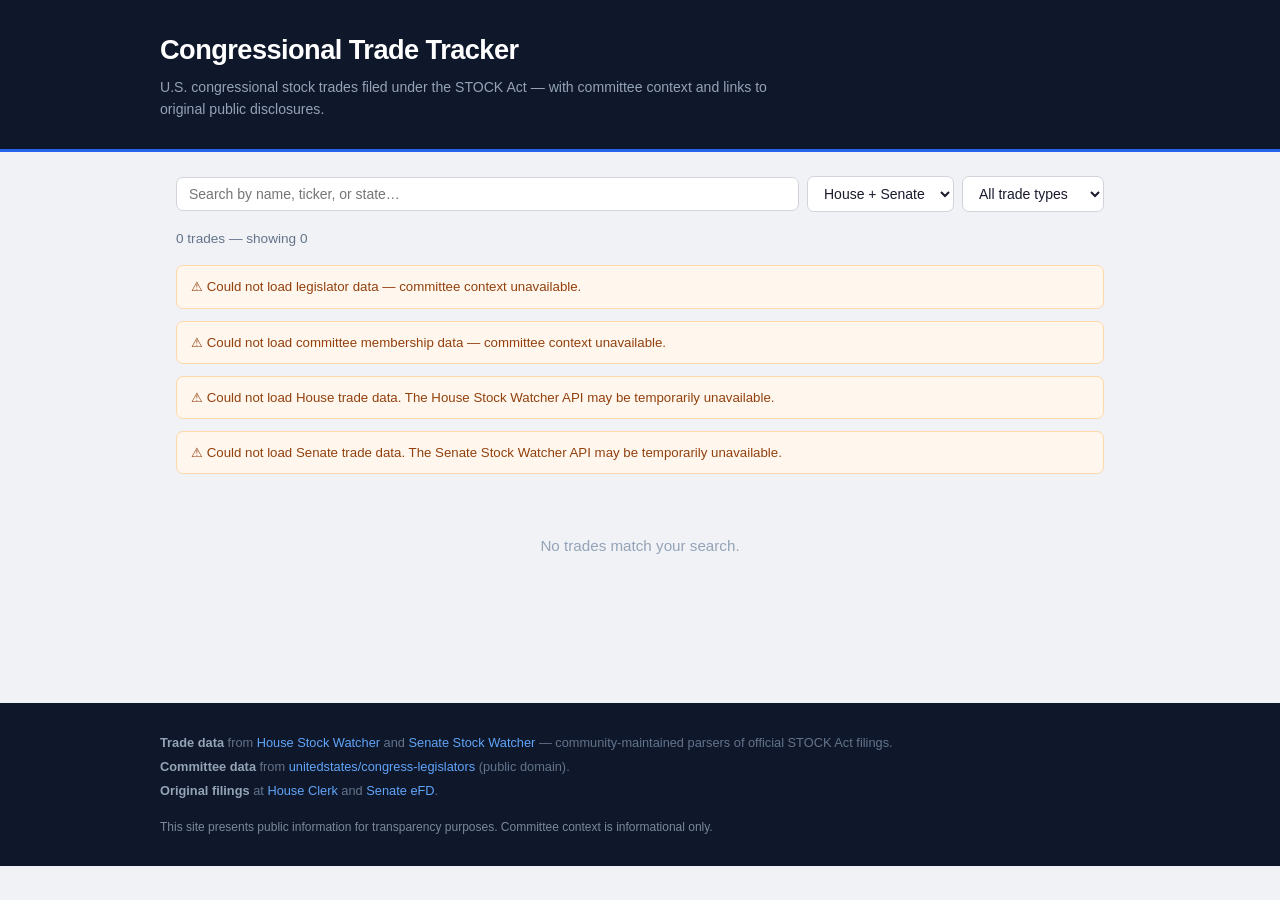
==== index.html @ aacd1cdf "Initial commit: congressional trade tracker (Phase 1)" ====
<!DOCTYPE html>
<html lang="en">
<head>
  <meta charset="UTF-8">
  <meta name="viewport" content="width=device-width, initial-scale=1.0">
  <title>Congressional Trade Tracker</title>
  <link rel="stylesheet" href="styles.css">
</head>
<body>

  <!--
    WHAT THIS FILE IS:
    index.html is the skeleton of the page. It defines what exists on the page
    (headings, buttons, containers) but not how it looks (that's styles.css)
    or how it behaves (that's script.js).
  -->

  <header class="site-header">
    <div class="header-inner">
      <h1>Congressional Trade Tracker</h1>
      <p class="tagline">
        U.S. congressional stock trades filed under the STOCK Act —
        with committee context and links to original public disclosures.
      </p>
    </div>
  </header>

  <main class="main-content">

    <!-- Search and filter bar -->
    <div class="controls">
      <input
        type="text"
        id="search-input"
        placeholder="Search by name, ticker, or state…"
        aria-label="Search trades"
      >
      <select id="chamber-filter" aria-label="Filter by chamber">
        <option value="all">House + Senate</option>
        <option value="House">House only</option>
        <option value="Senate">Senate only</option>
      </select>
      <select id="type-filter" aria-label="Filter by trade type">
        <option value="all">All trade types</option>
        <option value="buy">Purchases only</option>
        <option value="sell">Sales only</option>
      </select>
      <button id="load-more" class="btn-load-more" style="display:none">
        Load more trades
      </button>
    </div>

    <!-- Status line: shows "Loading…" then trade count or errors -->
    <p id="status-message" class="status">Loading trades and committee data…</p>

    <!-- script.js injects trade cards into this div -->
    <div id="trades-container"></div>

    <!-- "Load more" button appears below the cards when there are more to show -->
    <div id="load-more-wrap" style="display:none; text-align:center; margin:24px 0">
      <button id="load-more-btn" class="btn-load-more">Load more trades ↓</button>
    </div>

  </main>

  <footer class="site-footer">
    <div class="footer-inner">
      <p><strong>Trade data</strong> from
        <a href="https://housestockwatcher.com" target="_blank" rel="noopener">House Stock Watcher</a>
        and
        <a href="https://senatestockwatcher.com" target="_blank" rel="noopener">Senate Stock Watcher</a>
        — community-maintained parsers of official STOCK Act filings.
      </p>
      <p><strong>Committee data</strong> from
        <a href="https://github.com/unitedstates/congress-legislators" target="_blank" rel="noopener">unitedstates/congress-legislators</a>
        (public domain).
      </p>
      <p><strong>Original filings</strong> at
        <a href="https://disclosures-clerk.house.gov" target="_blank" rel="noopener">House Clerk</a>
        and
        <a href="https://efts.senate.gov" target="_blank" rel="noopener">Senate eFD</a>.
      </p>
      <p style="margin-top:12px; color:#7a8a9a; font-size:0.75rem">
        This site presents public information for transparency purposes. Committee context is informational only.
      </p>
    </div>
  </footer>

  <!--
    script.js loads at the bottom so that the HTML above is already loaded
    into the browser before JavaScript tries to interact with it.
  -->
  <script src="script.js"></script>

</body>
</html>
---- styles.css ----
/*
  WHAT THIS FILE IS:
  CSS controls how the page looks — colors, fonts, spacing, layout.
  HTML says "there is a card here"; CSS says "the card is white with rounded corners."

  This file is organized in sections (Base → Header → Controls → Cards → Footer).
  The /* ... *\/ blocks are comments — the browser ignores them, they're just notes.
*/

/* ============================================================
   Base styles — applied to the whole page
   ============================================================ */

/* box-sizing: border-box makes sizing more predictable.
   margin/padding: 0 removes browser default spacing. */
*, *::before, *::after {
  box-sizing: border-box;
  margin: 0;
  padding: 0;
}

body {
  font-family: -apple-system, BlinkMacSystemFont, 'Segoe UI', Roboto, sans-serif;
  font-size: 15px;
  line-height: 1.6;
  color: #1a1a2e;
  background: #f0f2f5;
}

a {
  color: #2563eb;
  text-decoration: none;
}

a:hover {
  text-decoration: underline;
}

/* ============================================================
   Site header
   ============================================================ */

.site-header {
  background: #0f172a;
  color: #fff;
  padding: 28px 24px;
  border-bottom: 3px solid #2563eb;
}

.header-inner {
  max-width: 960px;
  margin: 0 auto;
}

.site-header h1 {
  font-size: 1.7rem;
  font-weight: 700;
  letter-spacing: -0.02em;
  margin-bottom: 4px;
}

.tagline {
  color: #94a3b8;
  font-size: 0.88rem;
  max-width: 640px;
}

/* ============================================================
   Main content area
   ============================================================ */

.main-content {
  max-width: 960px;
  margin: 0 auto;
  padding: 24px 16px 48px;
}

/* ============================================================
   Search / Filter controls
   ============================================================ */

.controls {
  display: flex;
  flex-wrap: wrap;
  gap: 8px;
  margin-bottom: 16px;
  align-items: center;
}

.controls input,
.controls select {
  padding: 8px 12px;
  border: 1px solid #d1d5db;
  border-radius: 7px;
  font-size: 14px;
  background: #fff;
  color: #1a1a2e;
  outline: none;
  transition: border-color 0.15s;
}

.controls input:focus,
.controls select:focus {
  border-color: #2563eb;
  box-shadow: 0 0 0 3px rgba(37,99,235,0.12);
}

.controls input {
  flex: 1;
  min-width: 200px;
}

/* ============================================================
   Status line
   ============================================================ */

.status {
  color: #64748b;
  font-size: 0.85rem;
  margin-bottom: 16px;
}

/* ============================================================
   Trade cards
   ============================================================ */

.trade-card {
  background: #fff;
  border: 1px solid #e2e8f0;
  border-radius: 10px;
  margin-bottom: 10px;
  overflow: hidden;
  transition: box-shadow 0.15s ease;
}

.trade-card:hover {
  box-shadow: 0 2px 16px rgba(0,0,0,0.07);
}

/* ── Card top row: badge + ticker + name ── */

.card-header {
  display: flex;
  align-items: center;
  flex-wrap: wrap;
  gap: 8px;
  padding: 13px 16px 8px;
}

/* Buy/Sell/Exchange badge */
.badge {
  font-size: 0.68rem;
  font-weight: 700;
  text-transform: uppercase;
  letter-spacing: 0.06em;
  padding: 3px 7px;
  border-radius: 4px;
  white-space: nowrap;
}

.badge-buy      { background: #dcfce7; color: #15803d; }
.badge-sell     { background: #fee2e2; color: #b91c1c; }
.badge-exchange { background: #fef9c3; color: #92400e; }
.badge-other    { background: #f1f5f9; color: #475569; }

/* Stock ticker symbol */
.ticker {
  font-size: 1rem;
  font-weight: 700;
  font-family: 'Courier New', Courier, monospace;
  color: #0f172a;
  min-width: 48px;
}

/* Member name */
.member-name {
  font-weight: 600;
  color: #0f172a;
}

/* State / district */
.member-meta {
  font-size: 0.8rem;
  color: #64748b;
}

/* House / Senate tag */
.chamber-tag {
  font-size: 0.68rem;
  font-weight: 700;
  letter-spacing: 0.04em;
  padding: 2px 6px;
  border-radius: 4px;
  background: #ede9fe;
  color: #5b21b6;
  margin-left: auto;
}

/* ── Second row: amount + dates ── */

.card-details {
  padding: 0 16px 8px;
  font-size: 0.83rem;
  color: #475569;
  display: flex;
  flex-wrap: wrap;
  gap: 14px;
}

/* "data-label" trick: the CSS inserts the label text automatically */
.card-details span::before {
  content: attr(data-label) ': ';
  color: #94a3b8;
  font-weight: 500;
}

/* ── Asset description ── */

.asset-desc {
  padding: 0 16px 10px;
  font-size: 0.81rem;
  color: #64748b;
  font-style: italic;
}

/* ── Expand/collapse "Context & Source" button ── */

.context-toggle {
  width: 100%;
  background: none;
  border: none;
  border-top: 1px solid #f1f5f9;
  padding: 8px 16px;
  text-align: left;
  cursor: pointer;
  font-size: 0.8rem;
  color: #2563eb;
  display: flex;
  align-items: center;
  gap: 6px;
  font-family: inherit;
}

.context-toggle:hover {
  background: #f8fafc;
}

/* Arrow icon rotates when panel opens */
.toggle-arrow {
  display: inline-block;
  font-size: 0.65rem;
  transition: transform 0.2s ease;
  color: #94a3b8;
}

.context-toggle.open .toggle-arrow {
  transform: rotate(180deg);
}

/* ── Context panel (hidden by default, shown when user clicks button) ── */

.context-panel {
  display: none;
  padding: 14px 16px 16px;
  border-top: 1px solid #f1f5f9;
  background: #f8fafc;
  font-size: 0.84rem;
}

.context-panel.visible {
  display: block;
}

.context-section {
  margin-bottom: 14px;
}

.context-section:last-child {
  margin-bottom: 0;
}

.context-label {
  font-weight: 600;
  color: #374151;
  font-size: 0.78rem;
  text-transform: uppercase;
  letter-spacing: 0.05em;
  margin-bottom: 6px;
}

/* Committee list */
.committee-list {
  list-style: none;
  padding: 0;
}

.committee-list li {
  padding: 3px 0;
  color: #4b5563;
  font-size: 0.83rem;
  padding-left: 12px;
  position: relative;
}

.committee-list li::before {
  content: '•';
  color: #cbd5e1;
  position: absolute;
  left: 0;
}

/* Source filing link button */
.source-link {
  display: inline-flex;
  align-items: center;
  gap: 5px;
  padding: 6px 12px;
  background: #eff6ff;
  border: 1px solid #bfdbfe;
  border-radius: 6px;
  color: #1d4ed8;
  font-size: 0.82rem;
  font-weight: 500;
  transition: background 0.15s;
}

.source-link:hover {
  background: #dbeafe;
  text-decoration: none;
}

/* ── No results message ── */

.no-results {
  text-align: center;
  color: #94a3b8;
  padding: 48px 0;
  font-size: 0.95rem;
}

/* ── Load more button ── */

.btn-load-more {
  padding: 9px 20px;
  background: #fff;
  border: 1px solid #d1d5db;
  border-radius: 7px;
  cursor: pointer;
  font-size: 0.88rem;
  color: #374151;
  font-family: inherit;
  transition: background 0.15s, border-color 0.15s;
}

.btn-load-more:hover {
  background: #f9fafb;
  border-color: #9ca3af;
}

/* ── Error notice (shows if a data source fails) ── */

.error-notice {
  background: #fff7ed;
  border: 1px solid #fed7aa;
  border-radius: 7px;
  padding: 10px 14px;
  font-size: 0.83rem;
  color: #92400e;
  margin-bottom: 12px;
}

/* ============================================================
   Footer
   ============================================================ */

.site-footer {
  background: #0f172a;
  color: #64748b;
  padding: 28px 24px;
  margin-top: 48px;
  font-size: 0.8rem;
  line-height: 1.9;
}

.footer-inner {
  max-width: 960px;
  margin: 0 auto;
}

.site-footer a {
  color: #60a5fa;
}

.site-footer strong {
  color: #94a3b8;
}

/* ============================================================
   Responsive (smaller screens)
   ============================================================ */

@media (max-width: 600px) {
  .site-header h1 { font-size: 1.3rem; }
  .card-header { gap: 6px; }
  .chamber-tag { margin-left: 0; }
}
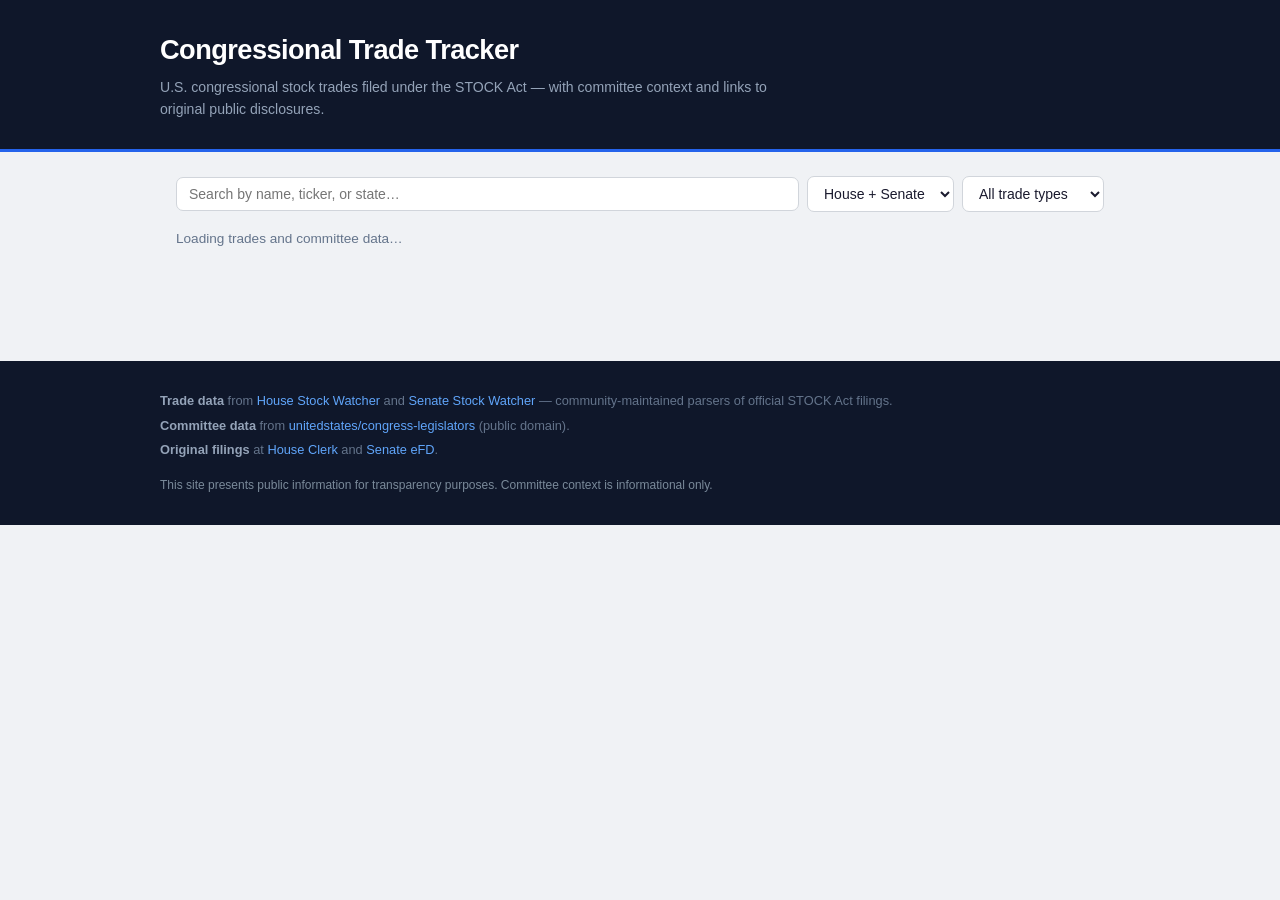
==== commit cdf95302: "Fix data sources: switch to FMP stable API, fix committee URLs, add API key config" ====
--- a/index.html
+++ b/index.html
@@ -90,6 +90,8 @@
     script.js loads at the bottom so that the HTML above is already loaded
     into the browser before JavaScript tries to interact with it.
   -->
+  <!-- config.js holds your FMP API key. It is gitignored — see config.example.js -->
+  <script src="config.js"></script>
   <script src="script.js"></script>
 
 </body>
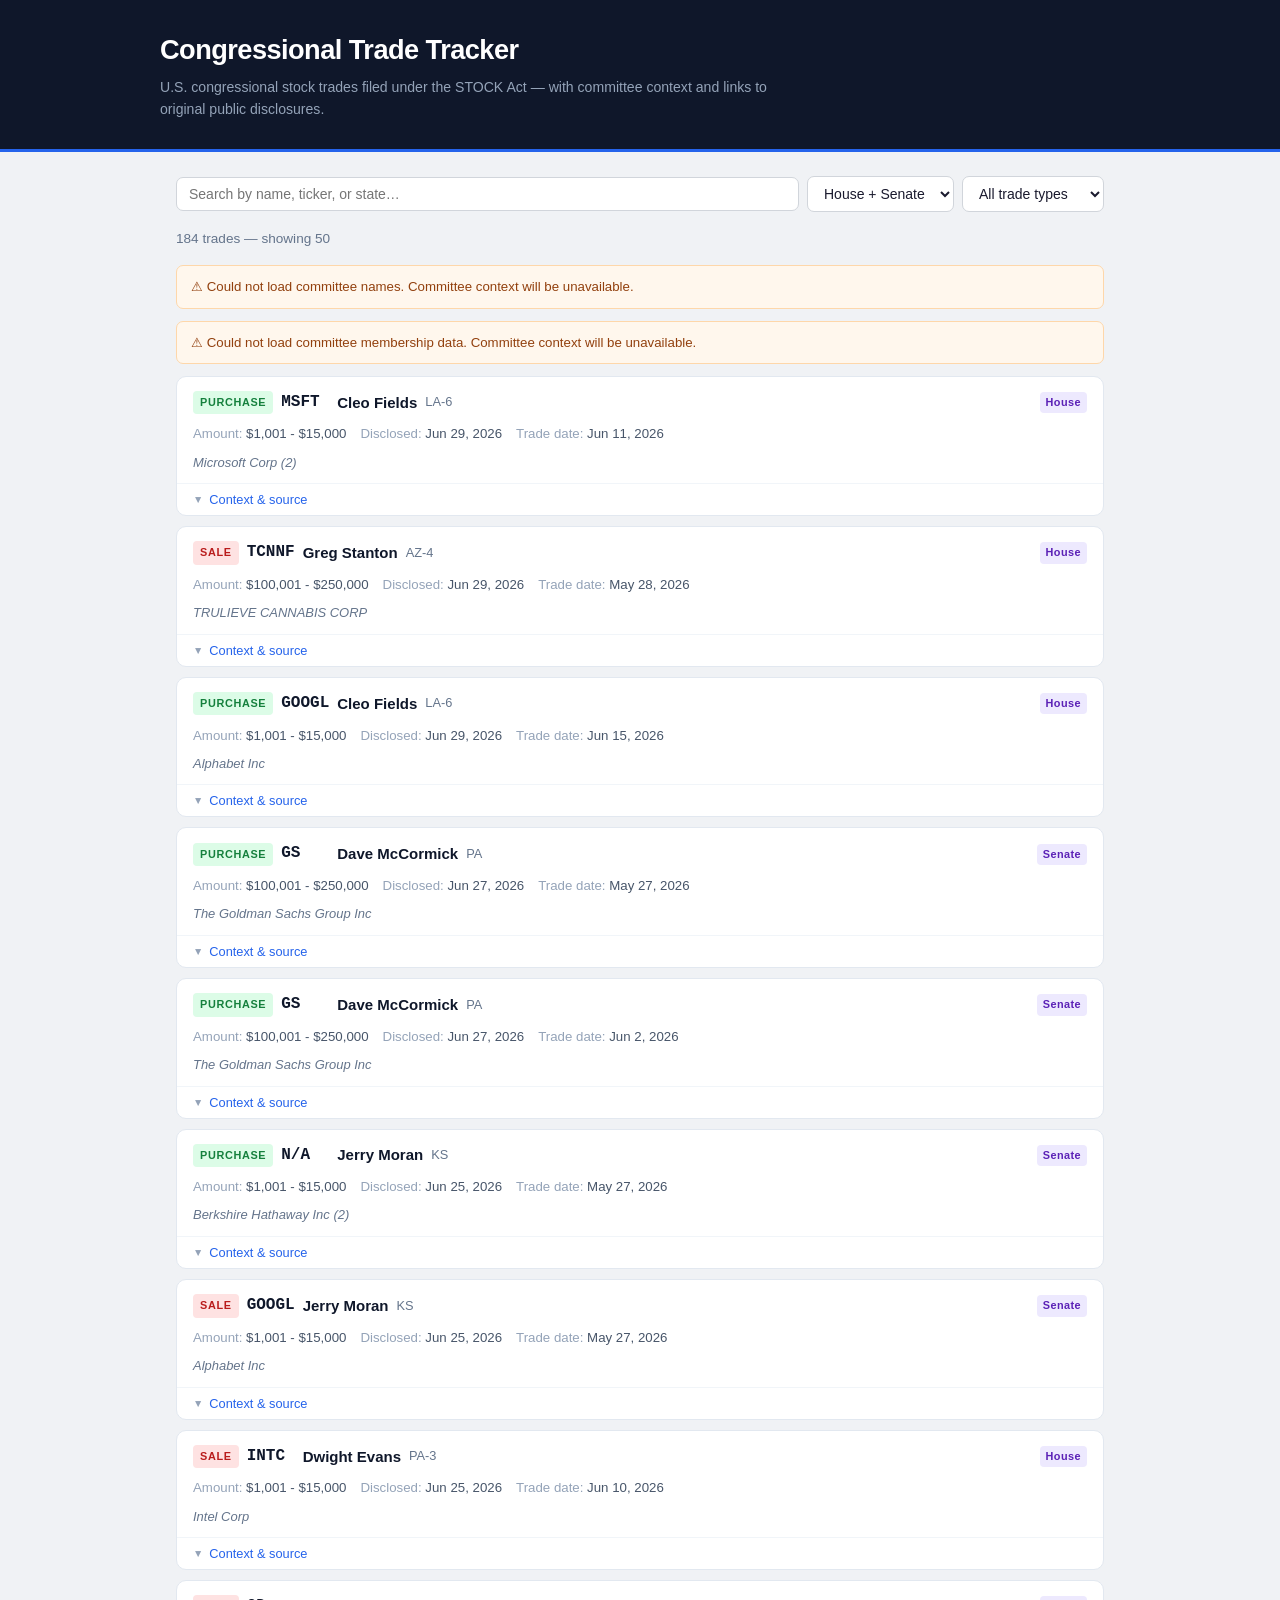
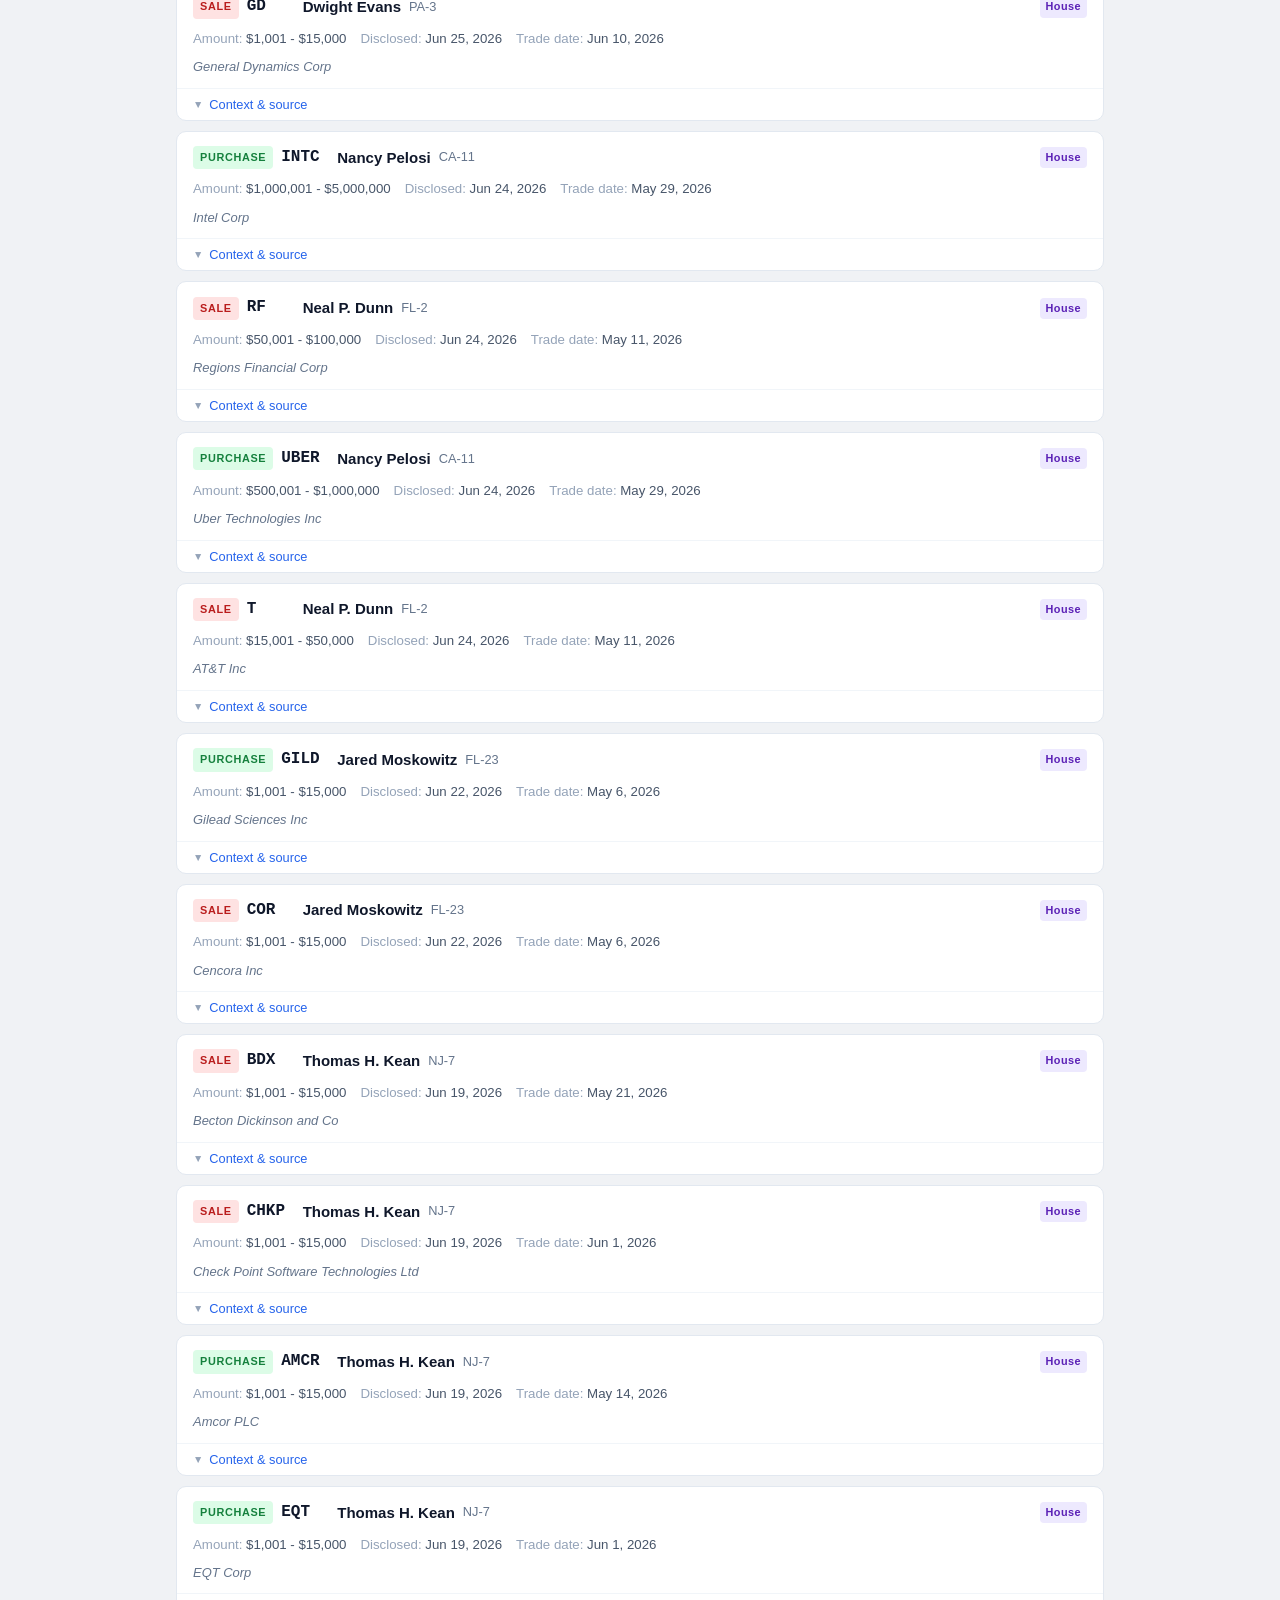
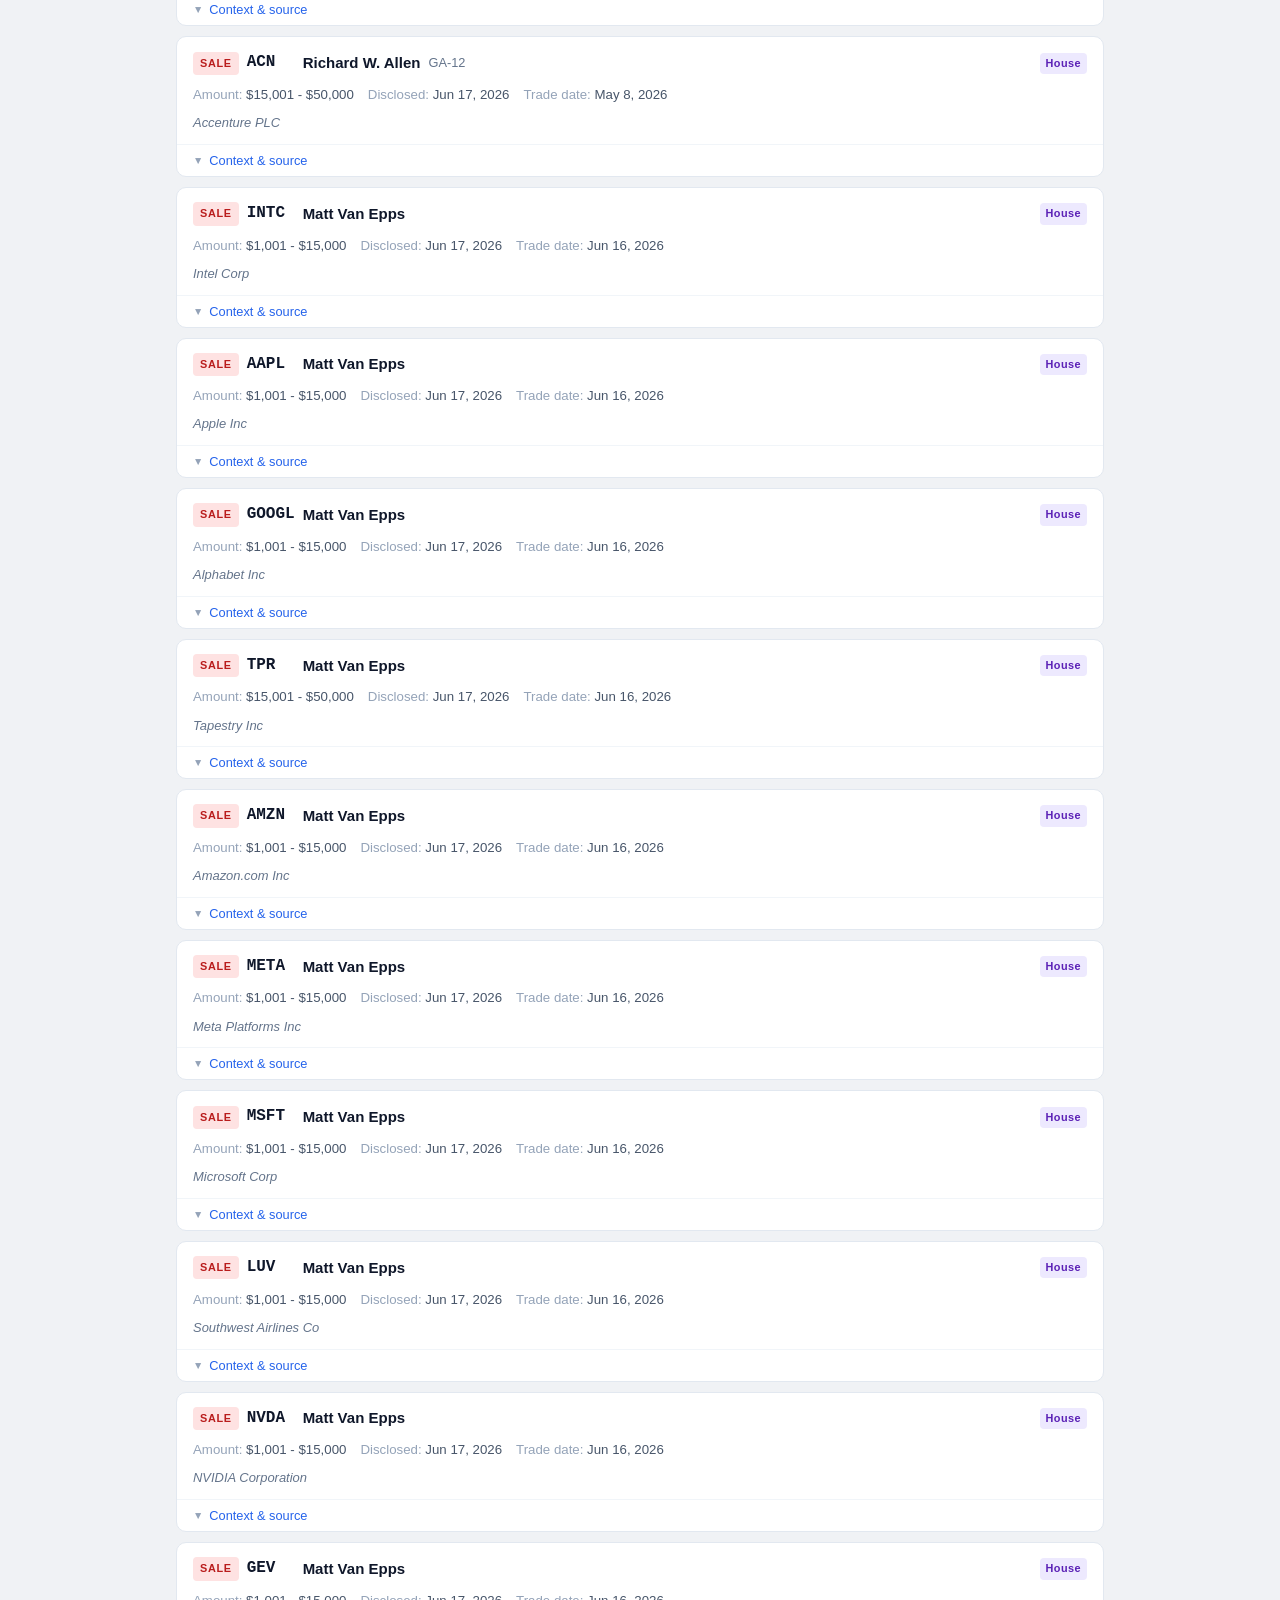
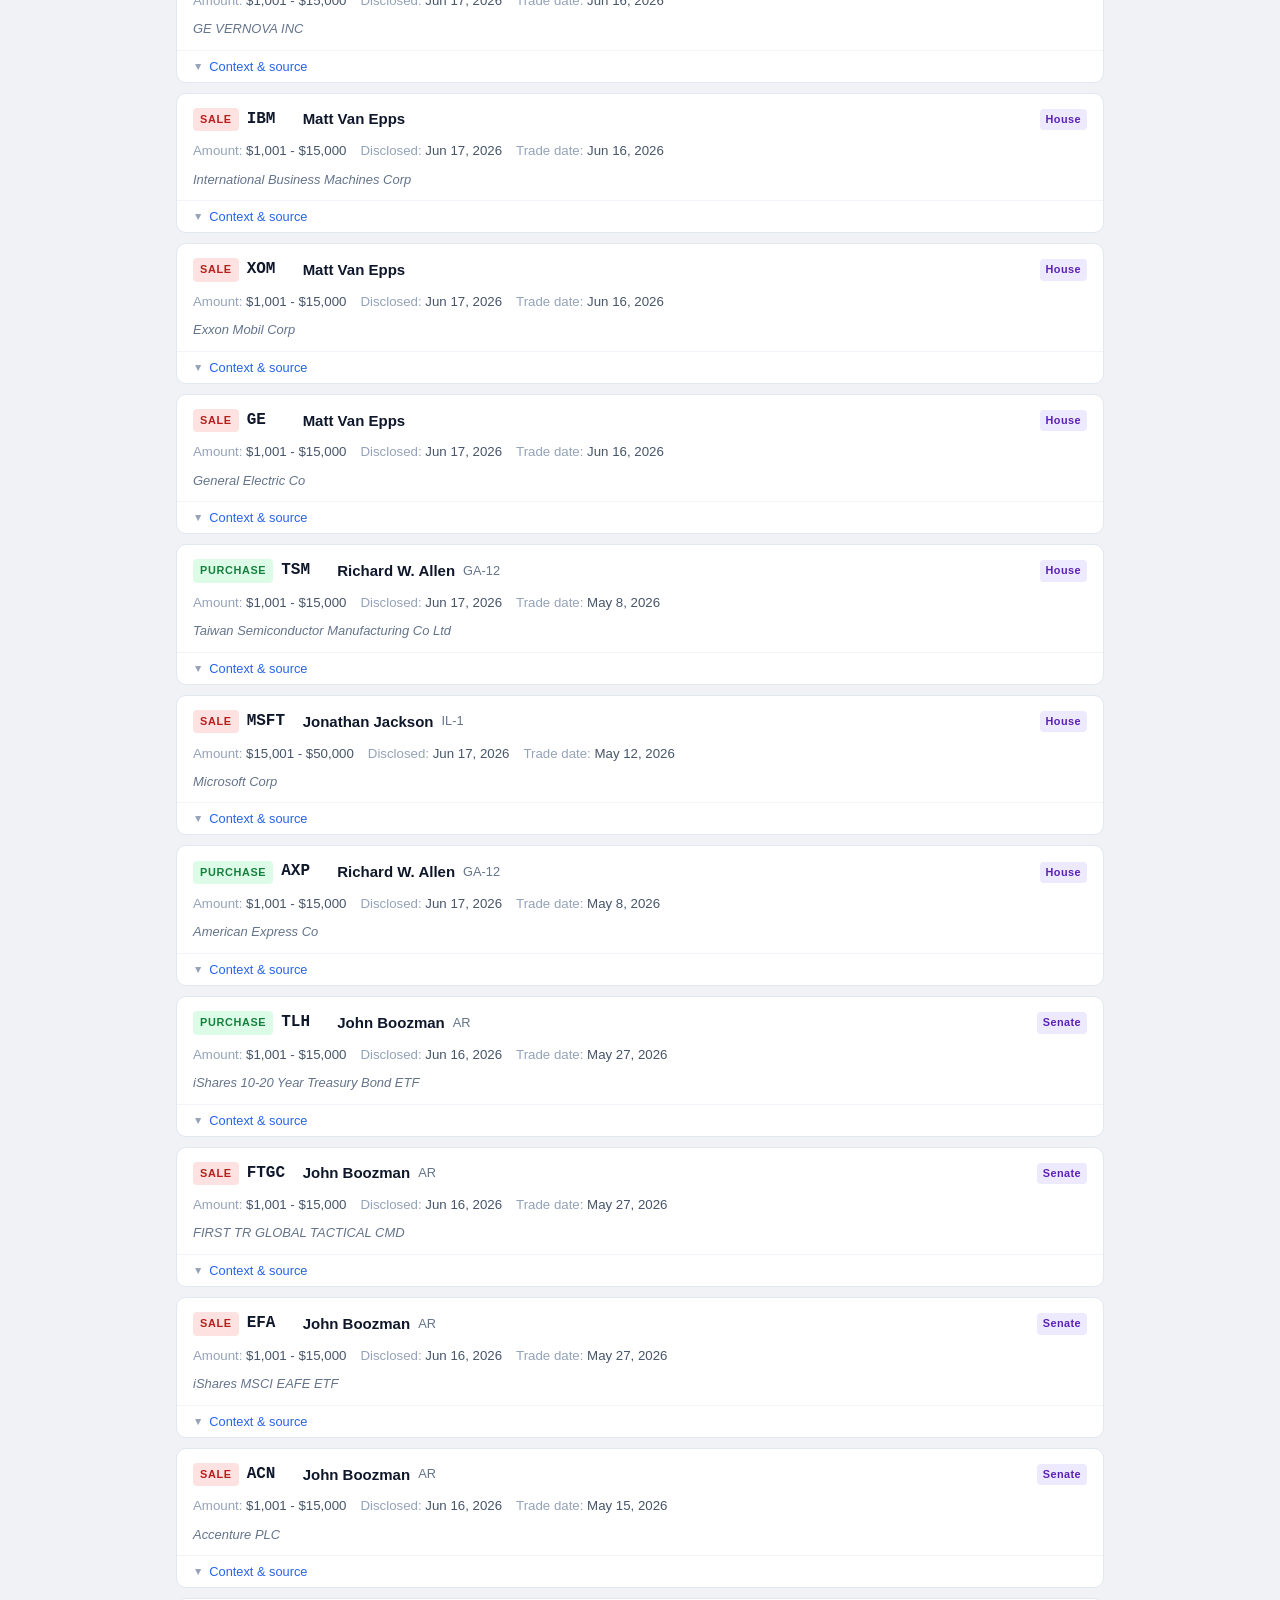
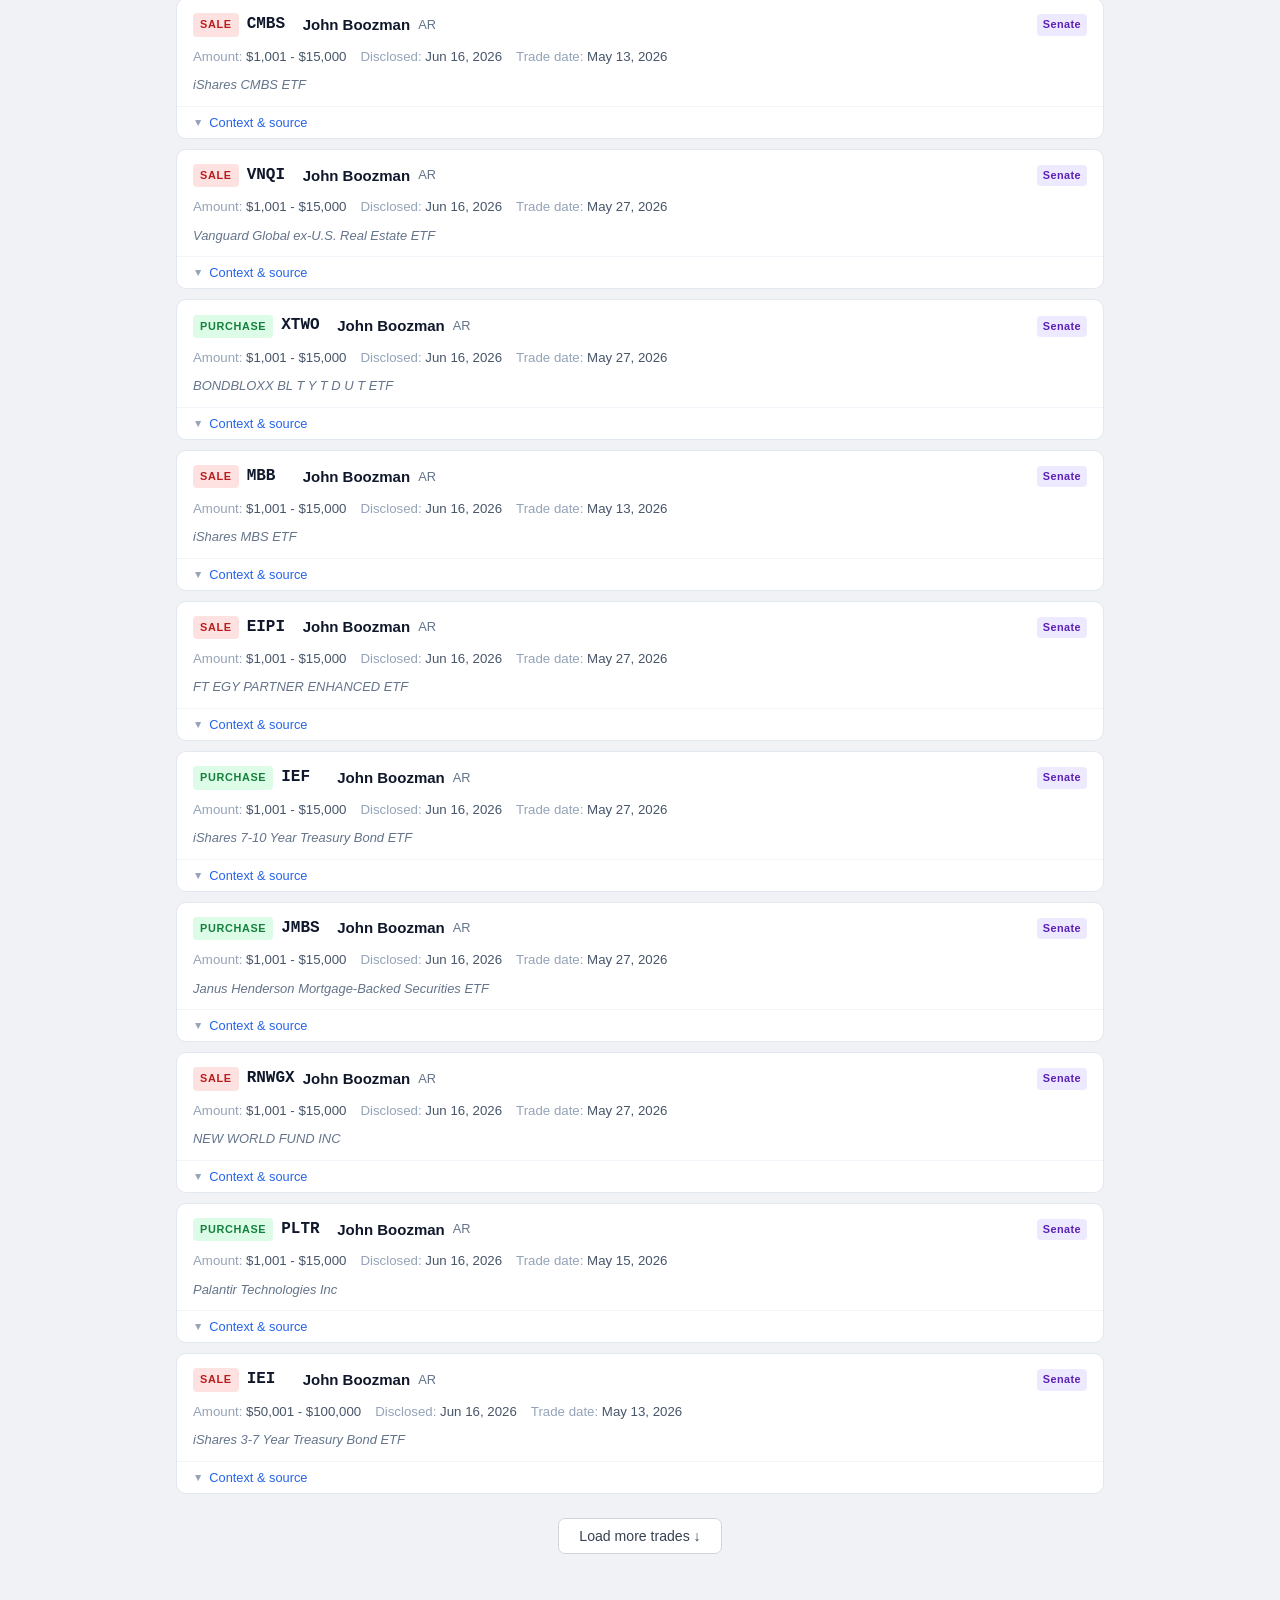
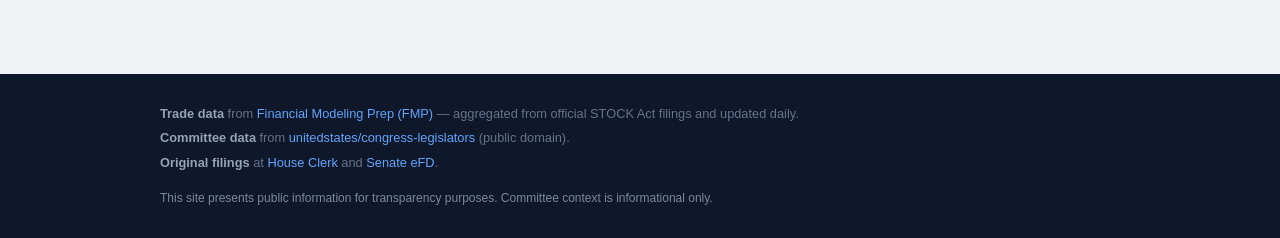
==== commit 8f491786: "feat: add trade cache system (Phase 1 & 2) - scripts/update-cache.mjs: daily FMP fetch + dedup into " ====
--- a/index.html
+++ b/index.html
@@ -66,10 +66,8 @@
   <footer class="site-footer">
     <div class="footer-inner">
       <p><strong>Trade data</strong> from
-        <a href="https://housestockwatcher.com" target="_blank" rel="noopener">House Stock Watcher</a>
-        and
-        <a href="https://senatestockwatcher.com" target="_blank" rel="noopener">Senate Stock Watcher</a>
-        — community-maintained parsers of official STOCK Act filings.
+        <a href="https://financialmodelingprep.com" target="_blank" rel="noopener">Financial Modeling Prep (FMP)</a>
+        — aggregated from official STOCK Act filings and updated daily.
       </p>
       <p><strong>Committee data</strong> from
         <a href="https://github.com/unitedstates/congress-legislators" target="_blank" rel="noopener">unitedstates/congress-legislators</a>
@@ -90,8 +88,6 @@
     script.js loads at the bottom so that the HTML above is already loaded
     into the browser before JavaScript tries to interact with it.
   -->
-  <!-- config.js holds your FMP API key. It is gitignored — see config.example.js -->
-  <script src="config.js"></script>
   <script src="script.js"></script>
 
 </body>
--- a/styles.css
+++ b/styles.css
@@ -309,6 +309,13 @@
   left: 0;
 }
 
+.committee-desc {
+  font-size: 0.73rem;
+  color: #94a3b8;
+  margin-top: 2px;
+  line-height: 1.4;
+}
+
 /* Source filing link button */
 .source-link {
   display: inline-flex;
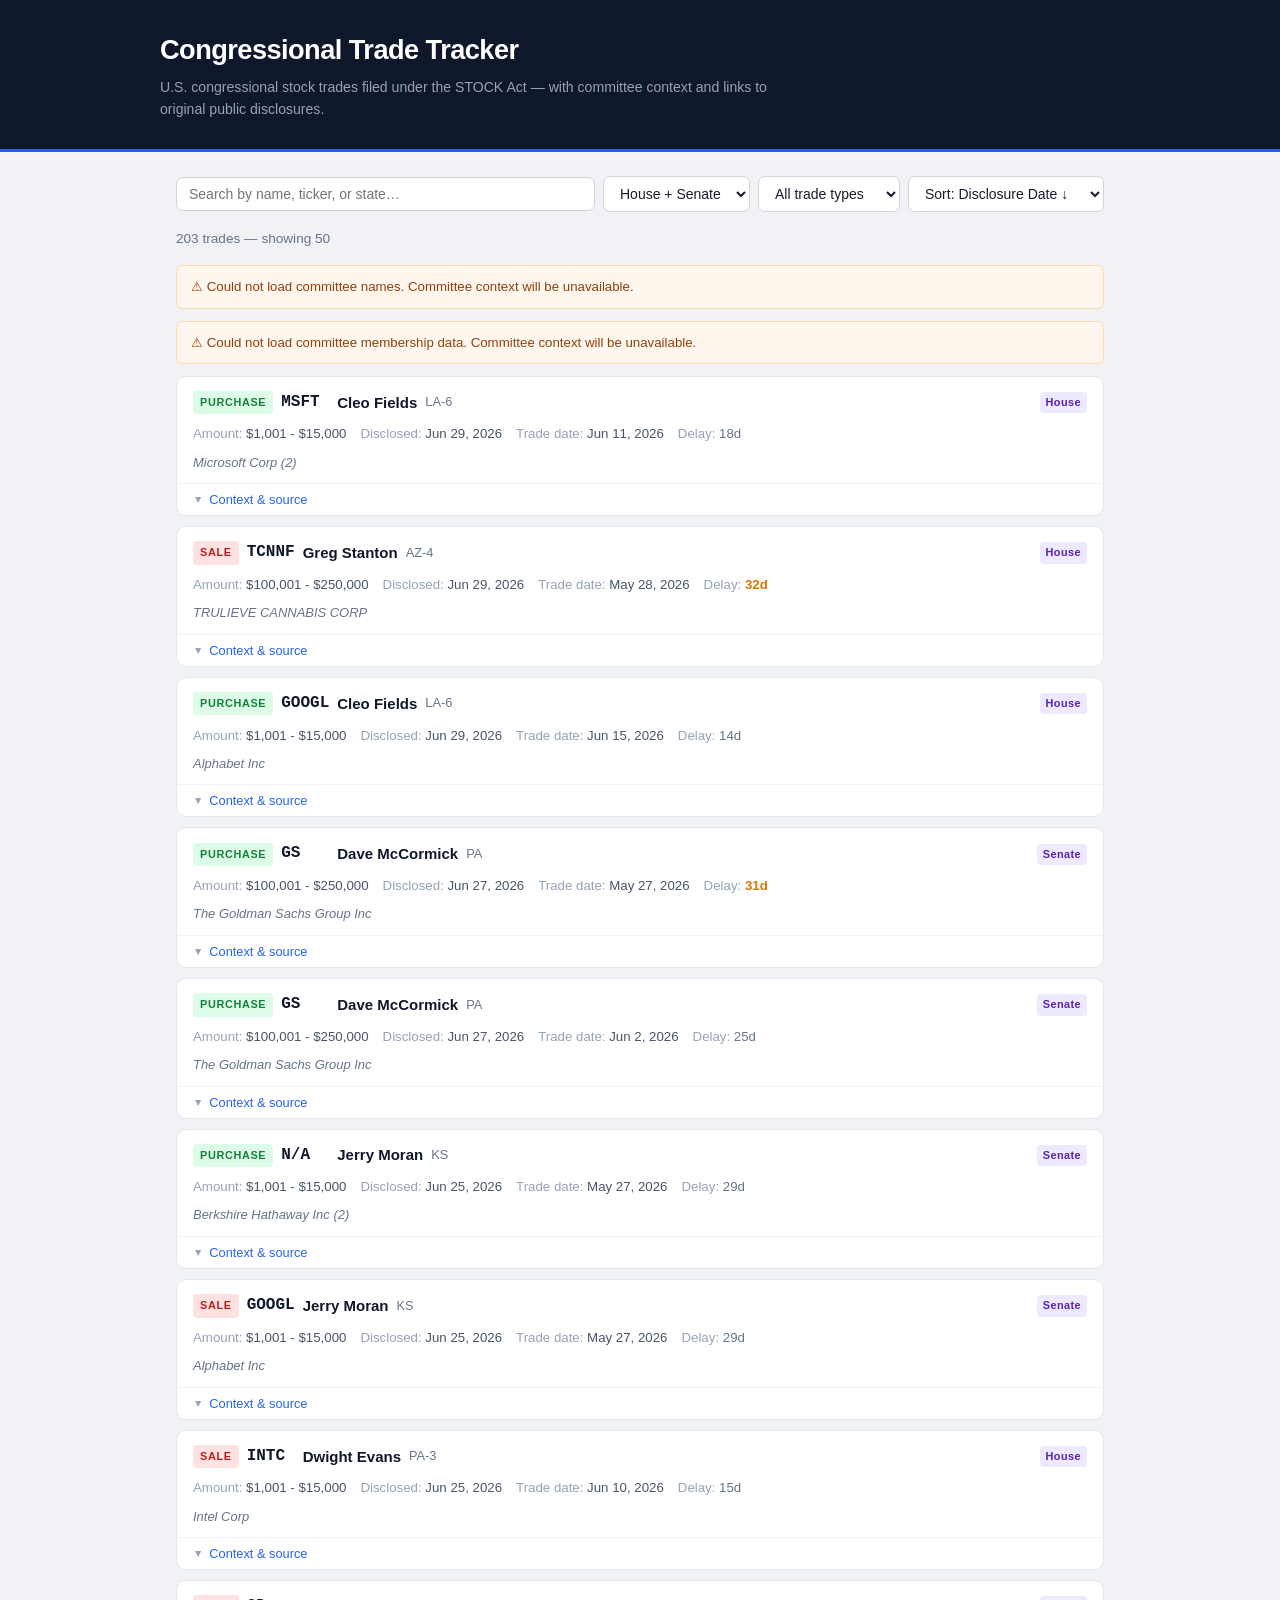
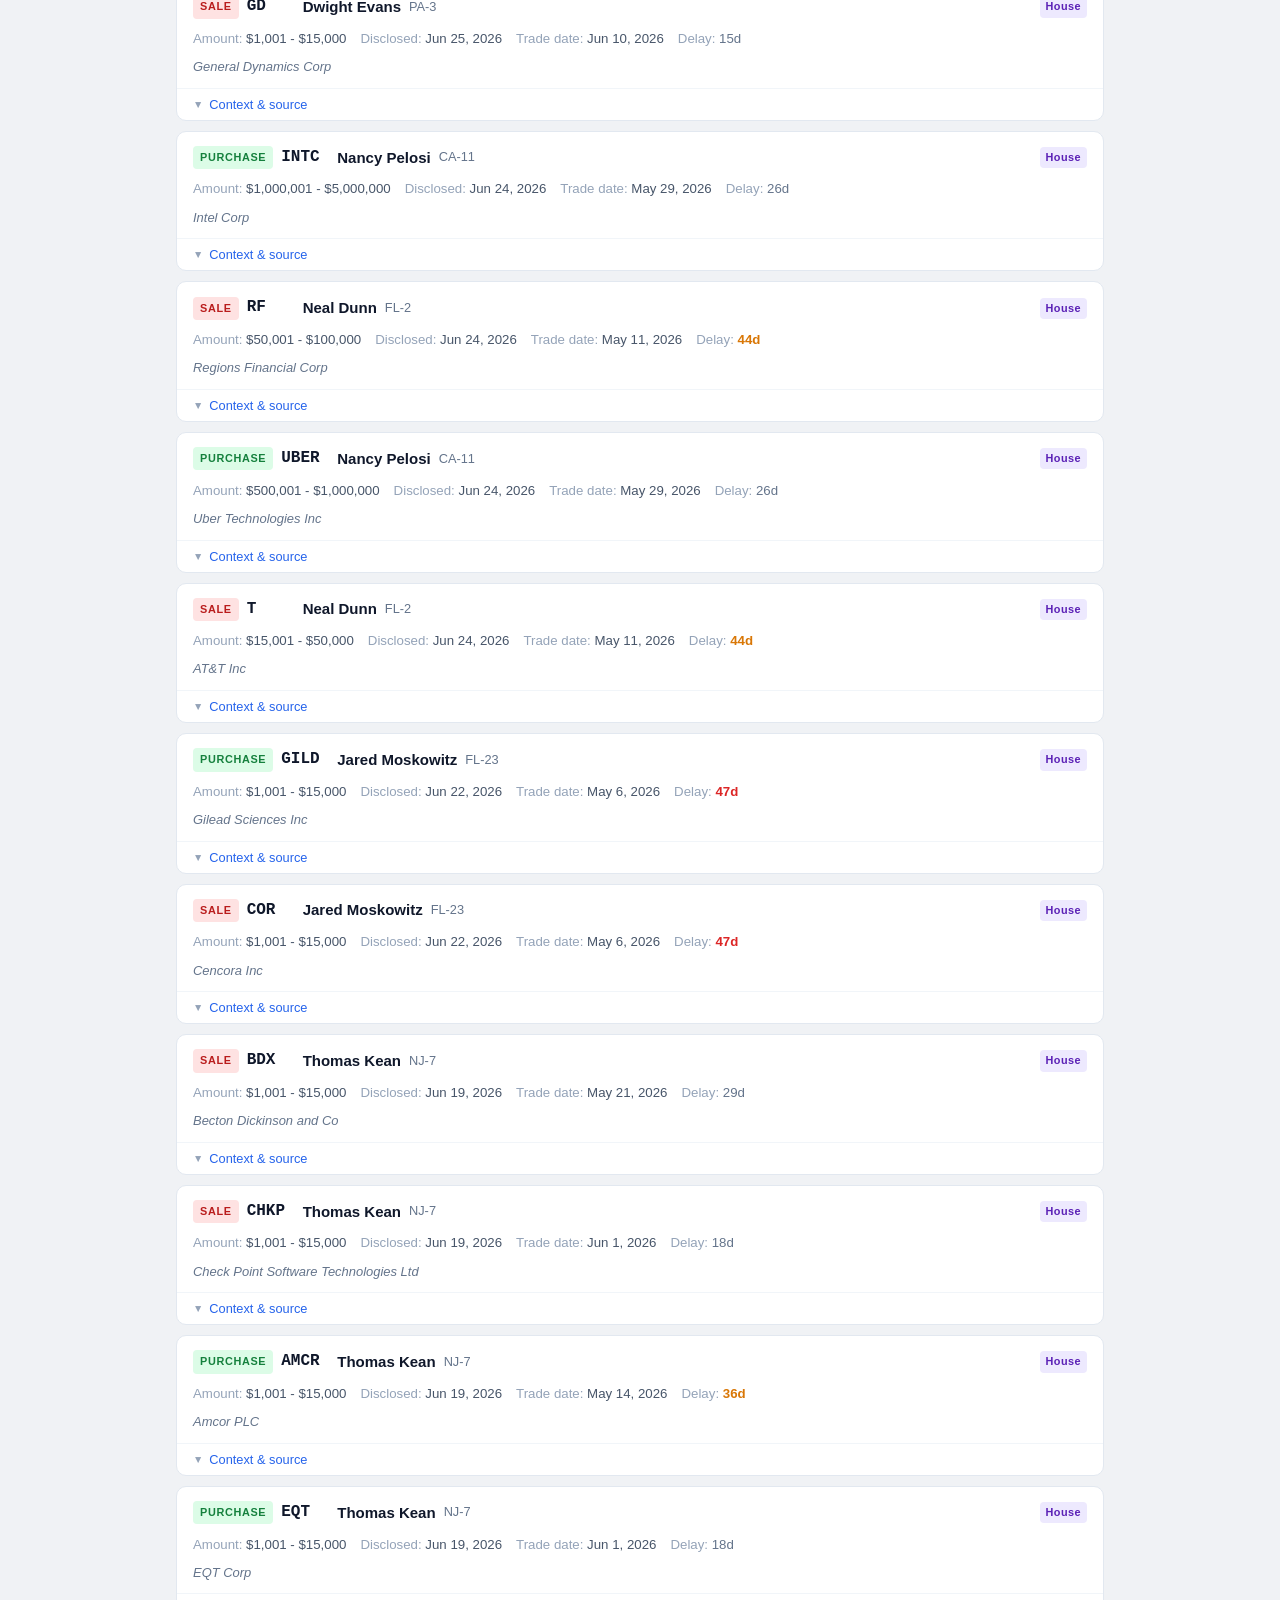
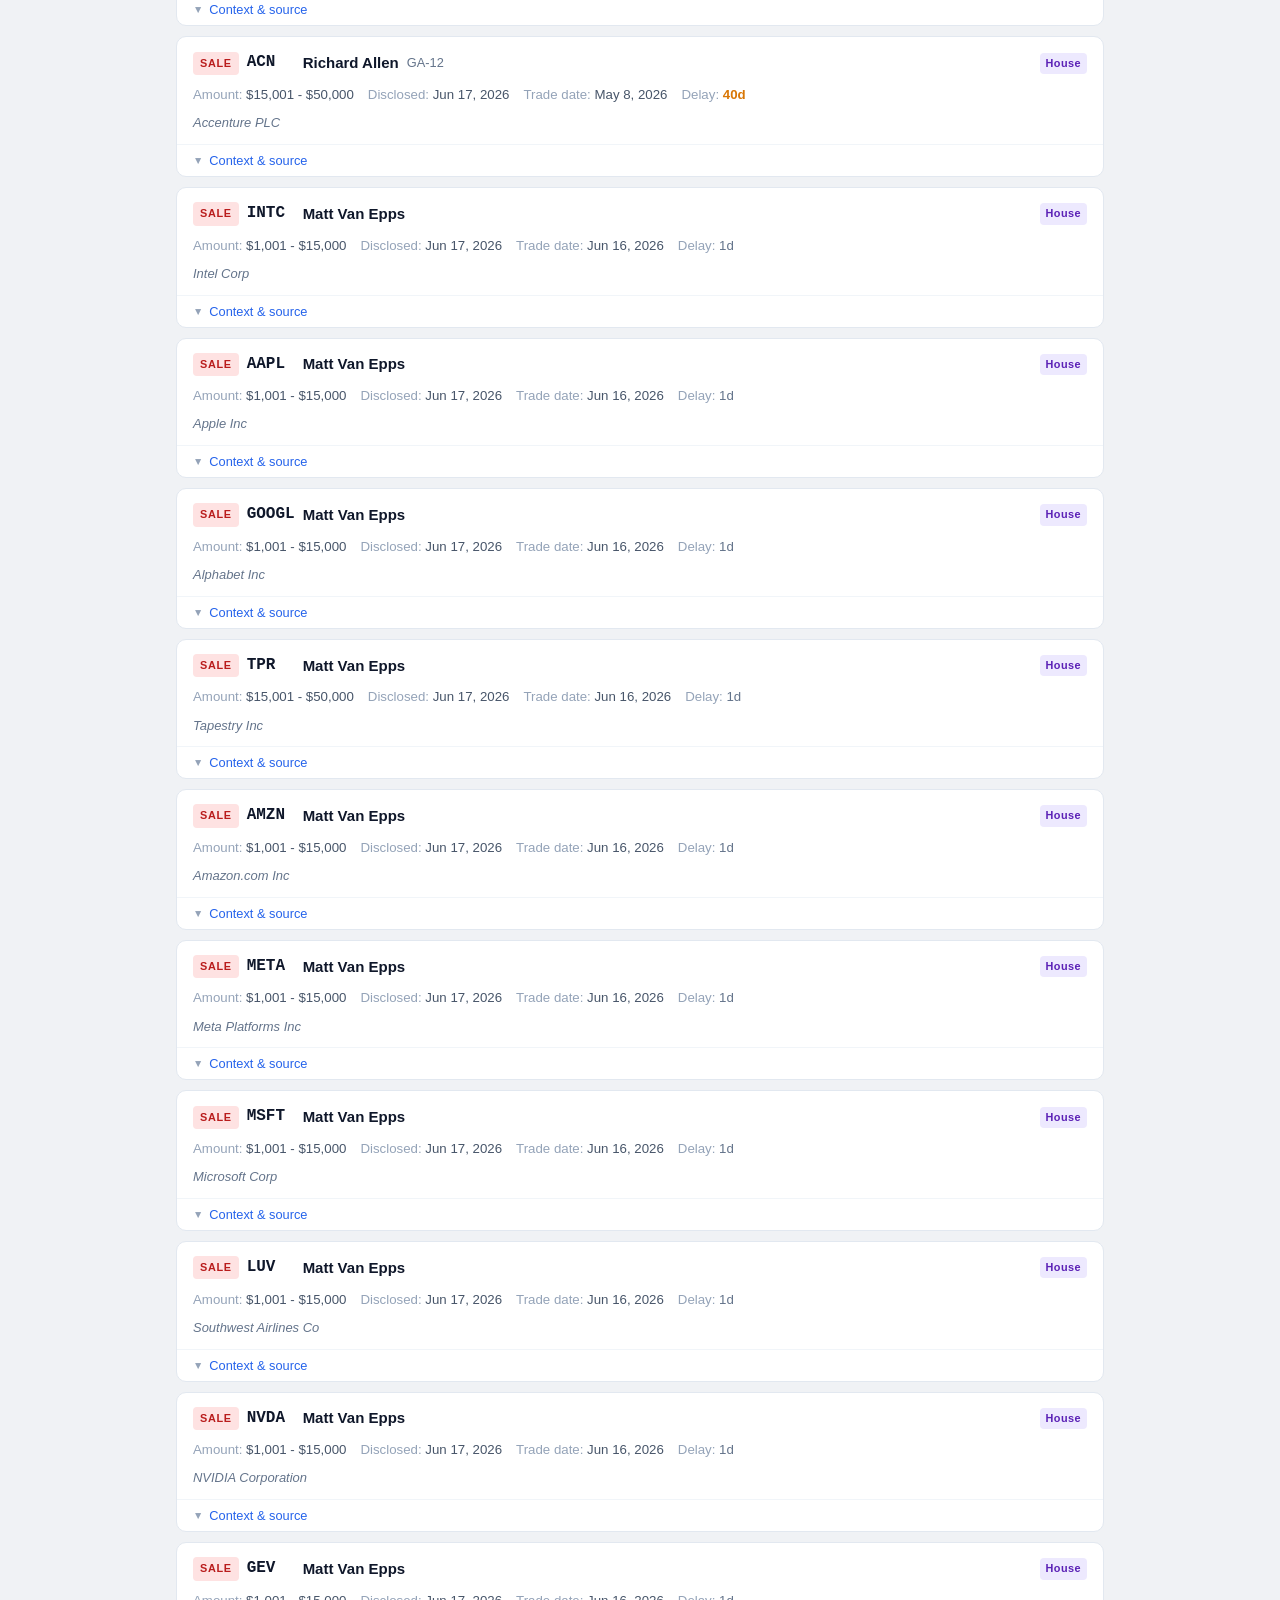
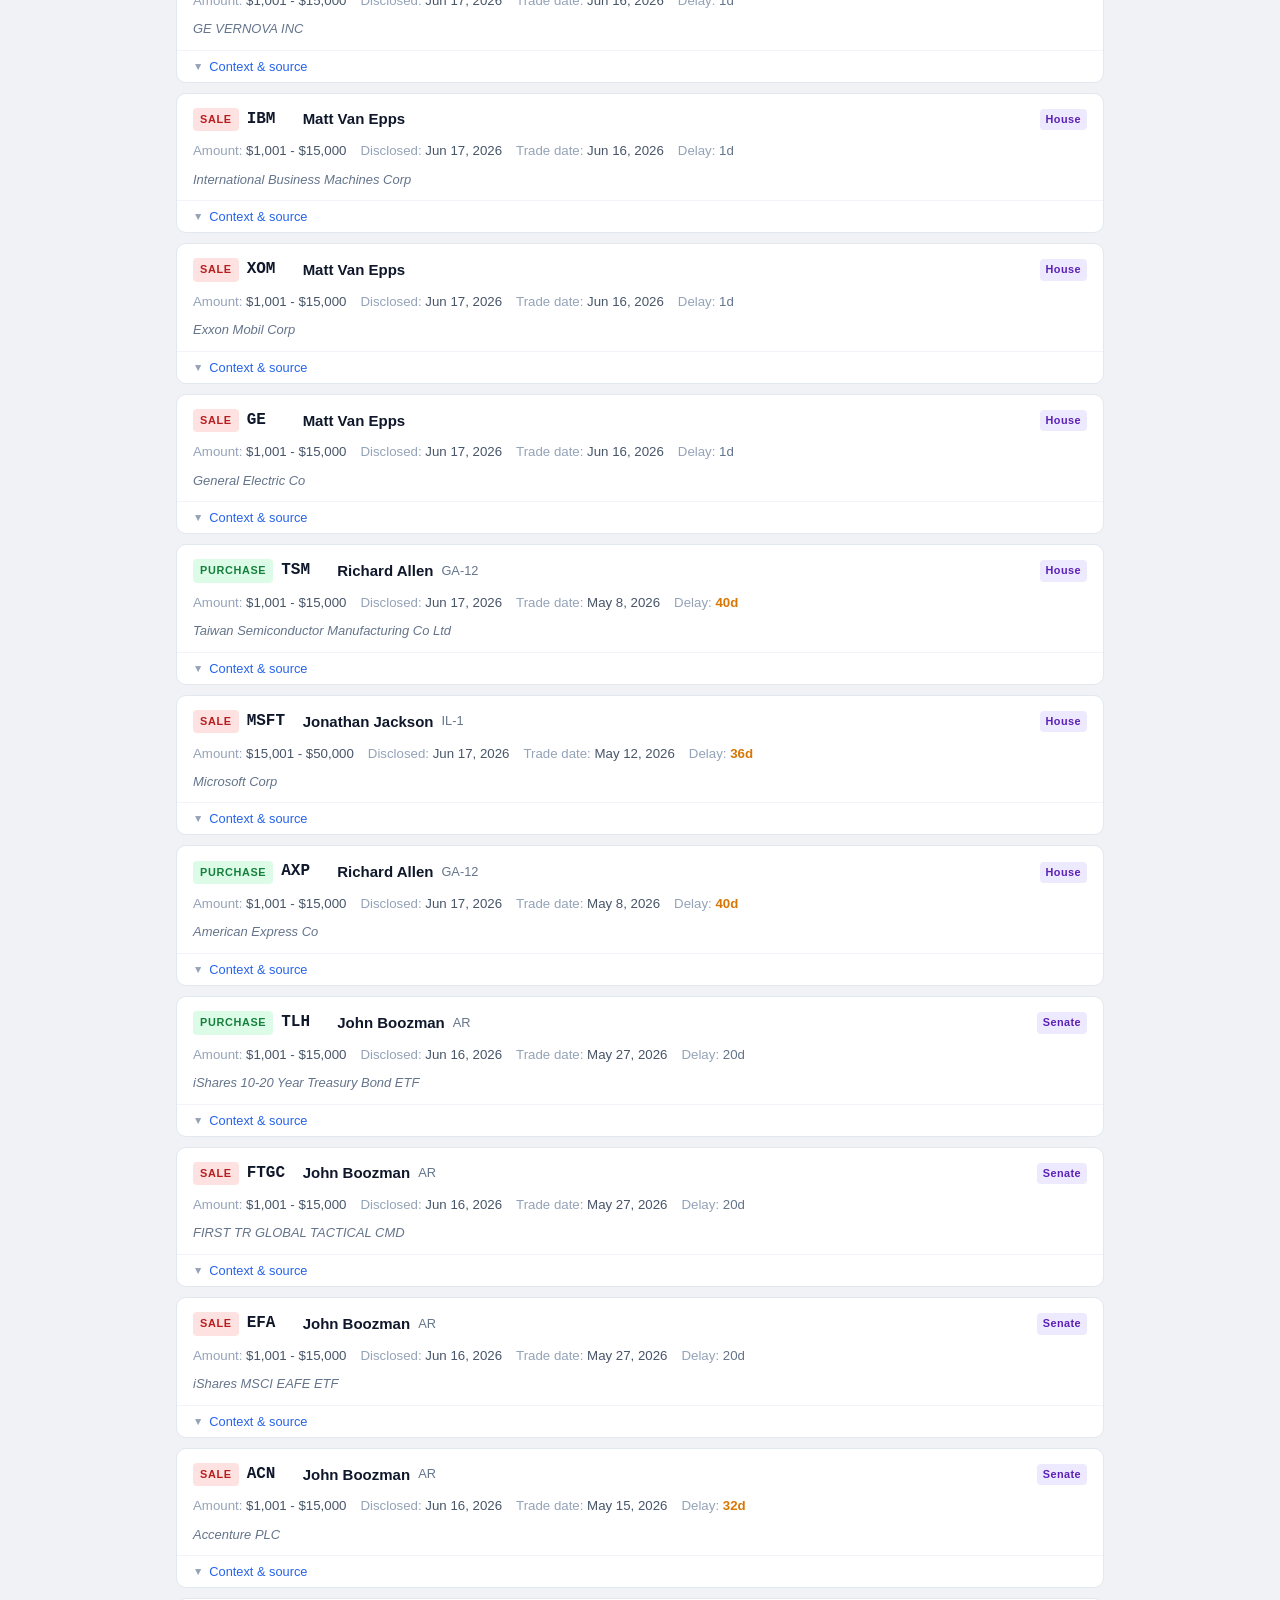
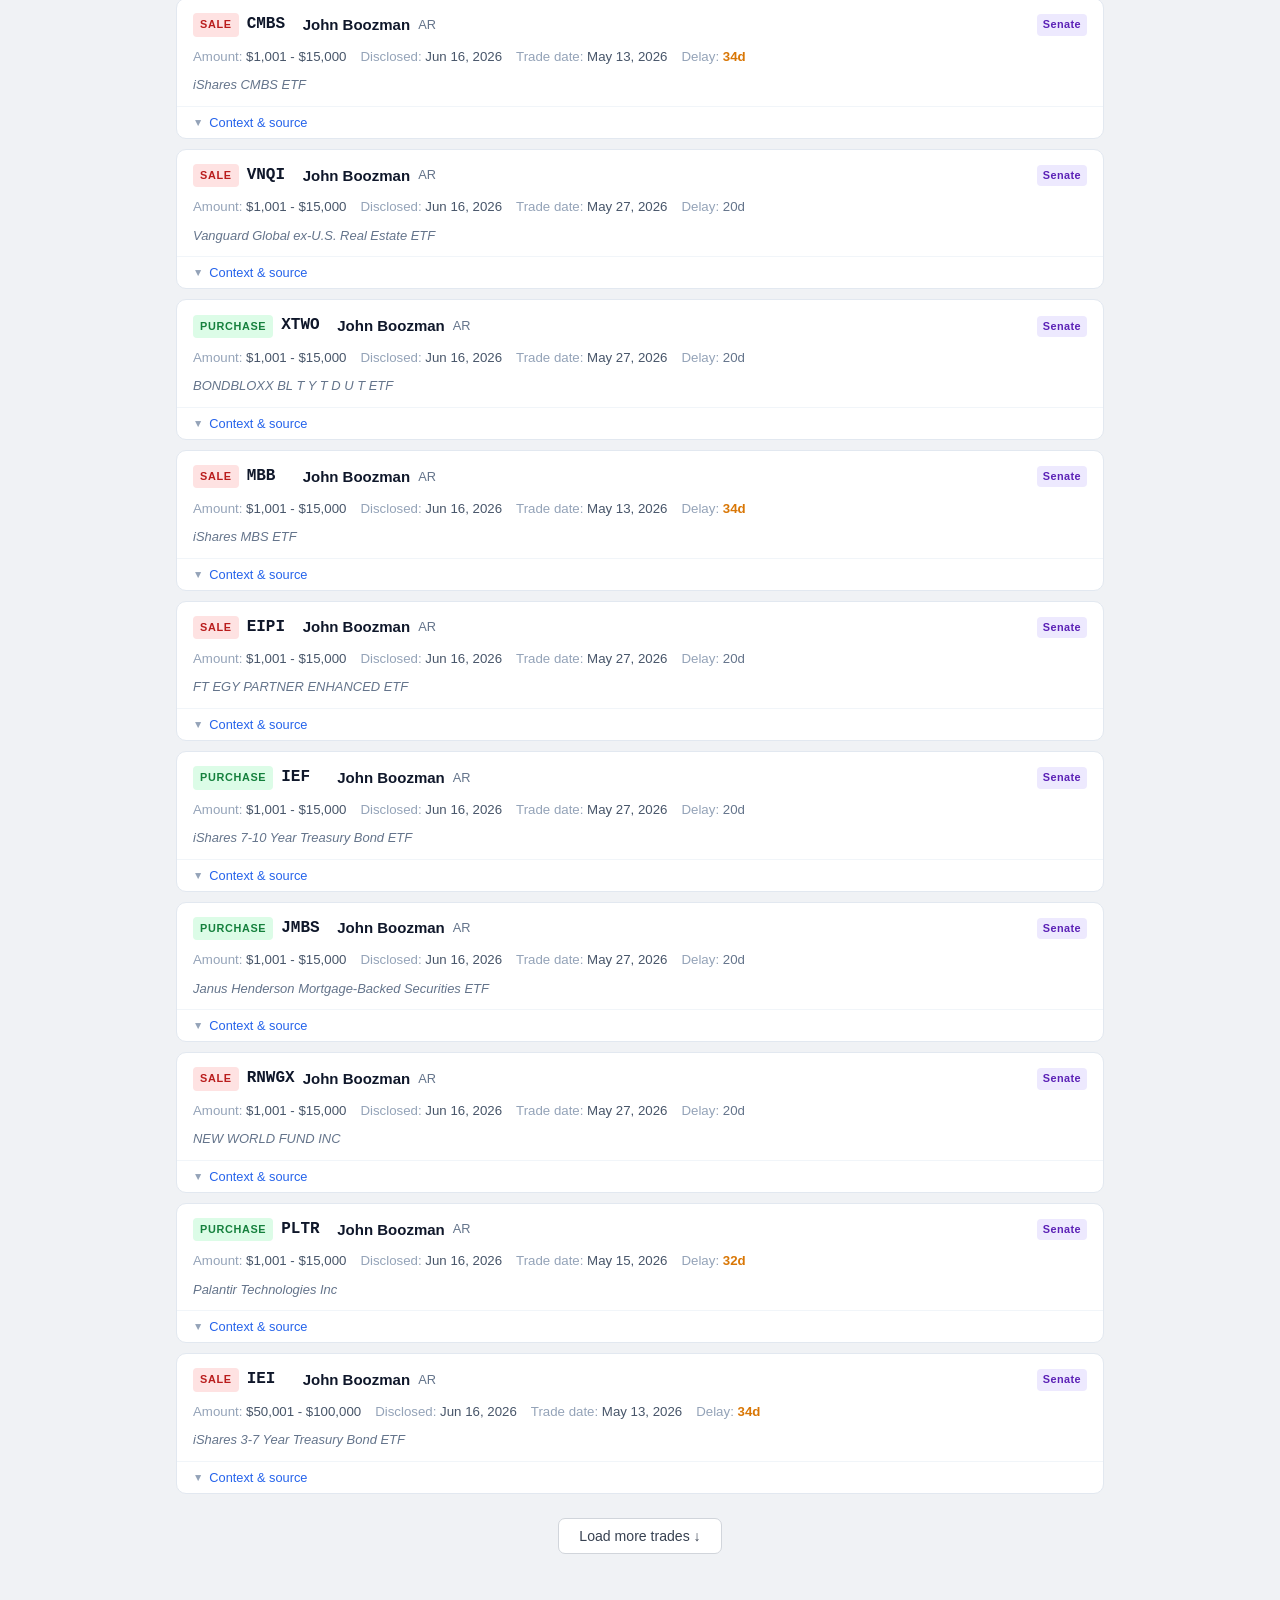
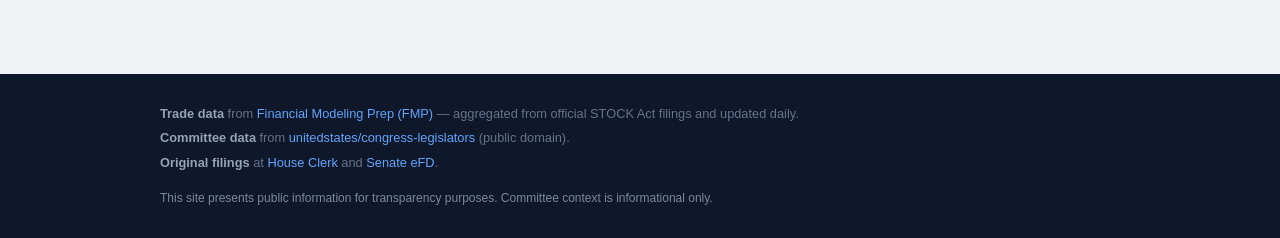
==== commit 88bd33f8: "feat: cleanup & quick-wins phase — 8 items Bug fixes: - Decode HTML entities in assetDesc (e.g. "&nb" ====
--- a/index.html
+++ b/index.html
@@ -44,6 +44,12 @@
         <option value="all">All trade types</option>
         <option value="buy">Purchases only</option>
         <option value="sell">Sales only</option>
+      </select>
+      <select id="sort-control" aria-label="Sort trades">
+        <option value="disclosureDate">Sort: Disclosure Date ↓</option>
+        <option value="transactionDate">Sort: Trade Date ↓</option>
+        <option value="delay">Sort: Disclosure Delay ↓</option>
+        <option value="amount">Sort: Amount ↓</option>
       </select>
       <button id="load-more" class="btn-load-more" style="display:none">
         Load more trades
--- a/styles.css
+++ b/styles.css
@@ -163,6 +163,12 @@
 .badge-exchange { background: #fef9c3; color: #92400e; }
 .badge-other    { background: #f1f5f9; color: #475569; }
 
+/* Party badge */
+.party-badge { font-size: 0.68rem; font-weight: 700; padding: 2px 6px; border-radius: 4px; white-space: nowrap; letter-spacing: 0.04em; }
+.party-r { background: #fee2e2; color: #b91c1c; }
+.party-d { background: #dbeafe; color: #1d4ed8; }
+.party-i { background: #f3e8ff; color: #7c3aed; }
+
 /* Stock ticker symbol */
 .ticker {
   font-size: 1rem;
@@ -213,6 +219,12 @@
   color: #94a3b8;
   font-weight: 500;
 }
+
+/* ── Disclosure delay chip ── */
+
+.delay-low  { color: #64748b; }
+.delay-med  { color: #d97706; font-weight: 600; }
+.delay-high { color: #dc2626; font-weight: 600; }
 
 /* ── Asset description ── */
 
@@ -261,7 +273,7 @@
 
 .context-panel {
   display: none;
-  padding: 14px 16px 16px;
+  padding: 14px 16px 10px;
   border-top: 1px solid #f1f5f9;
   background: #f8fafc;
   font-size: 0.84rem;
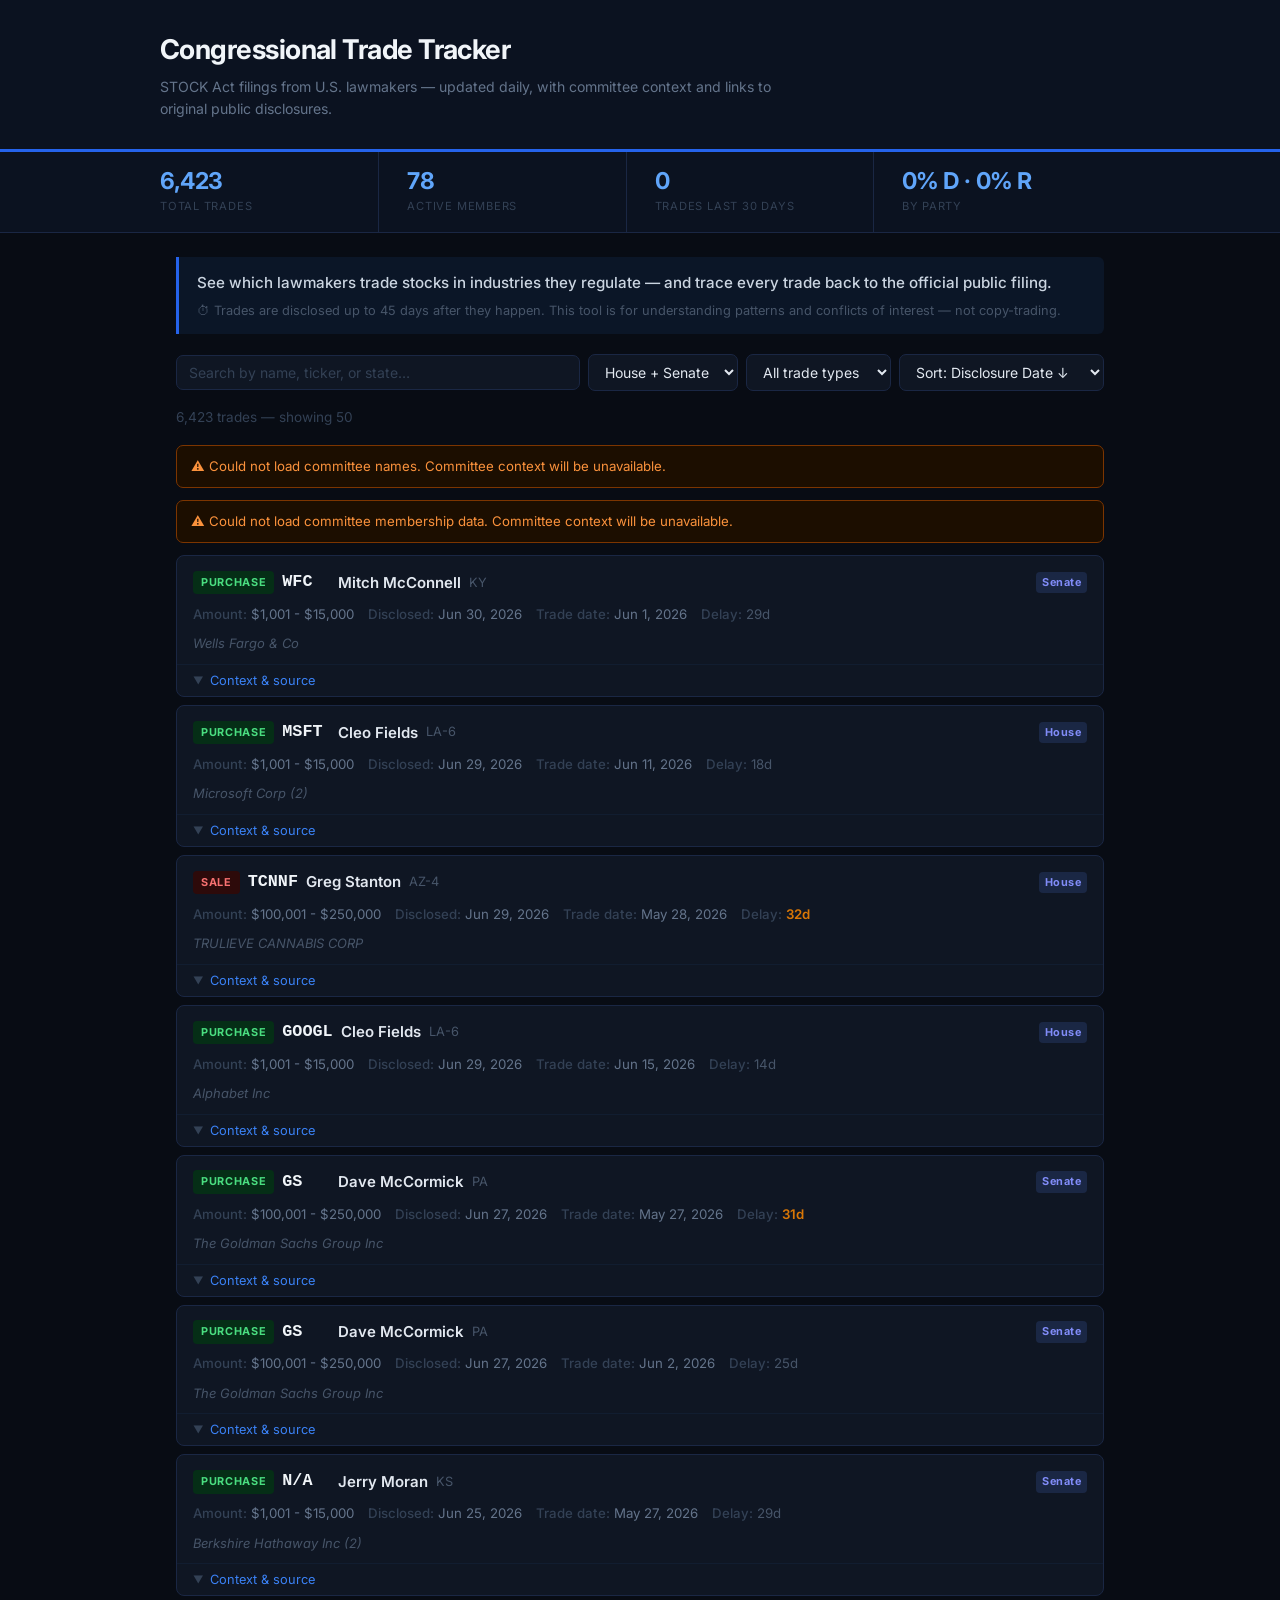
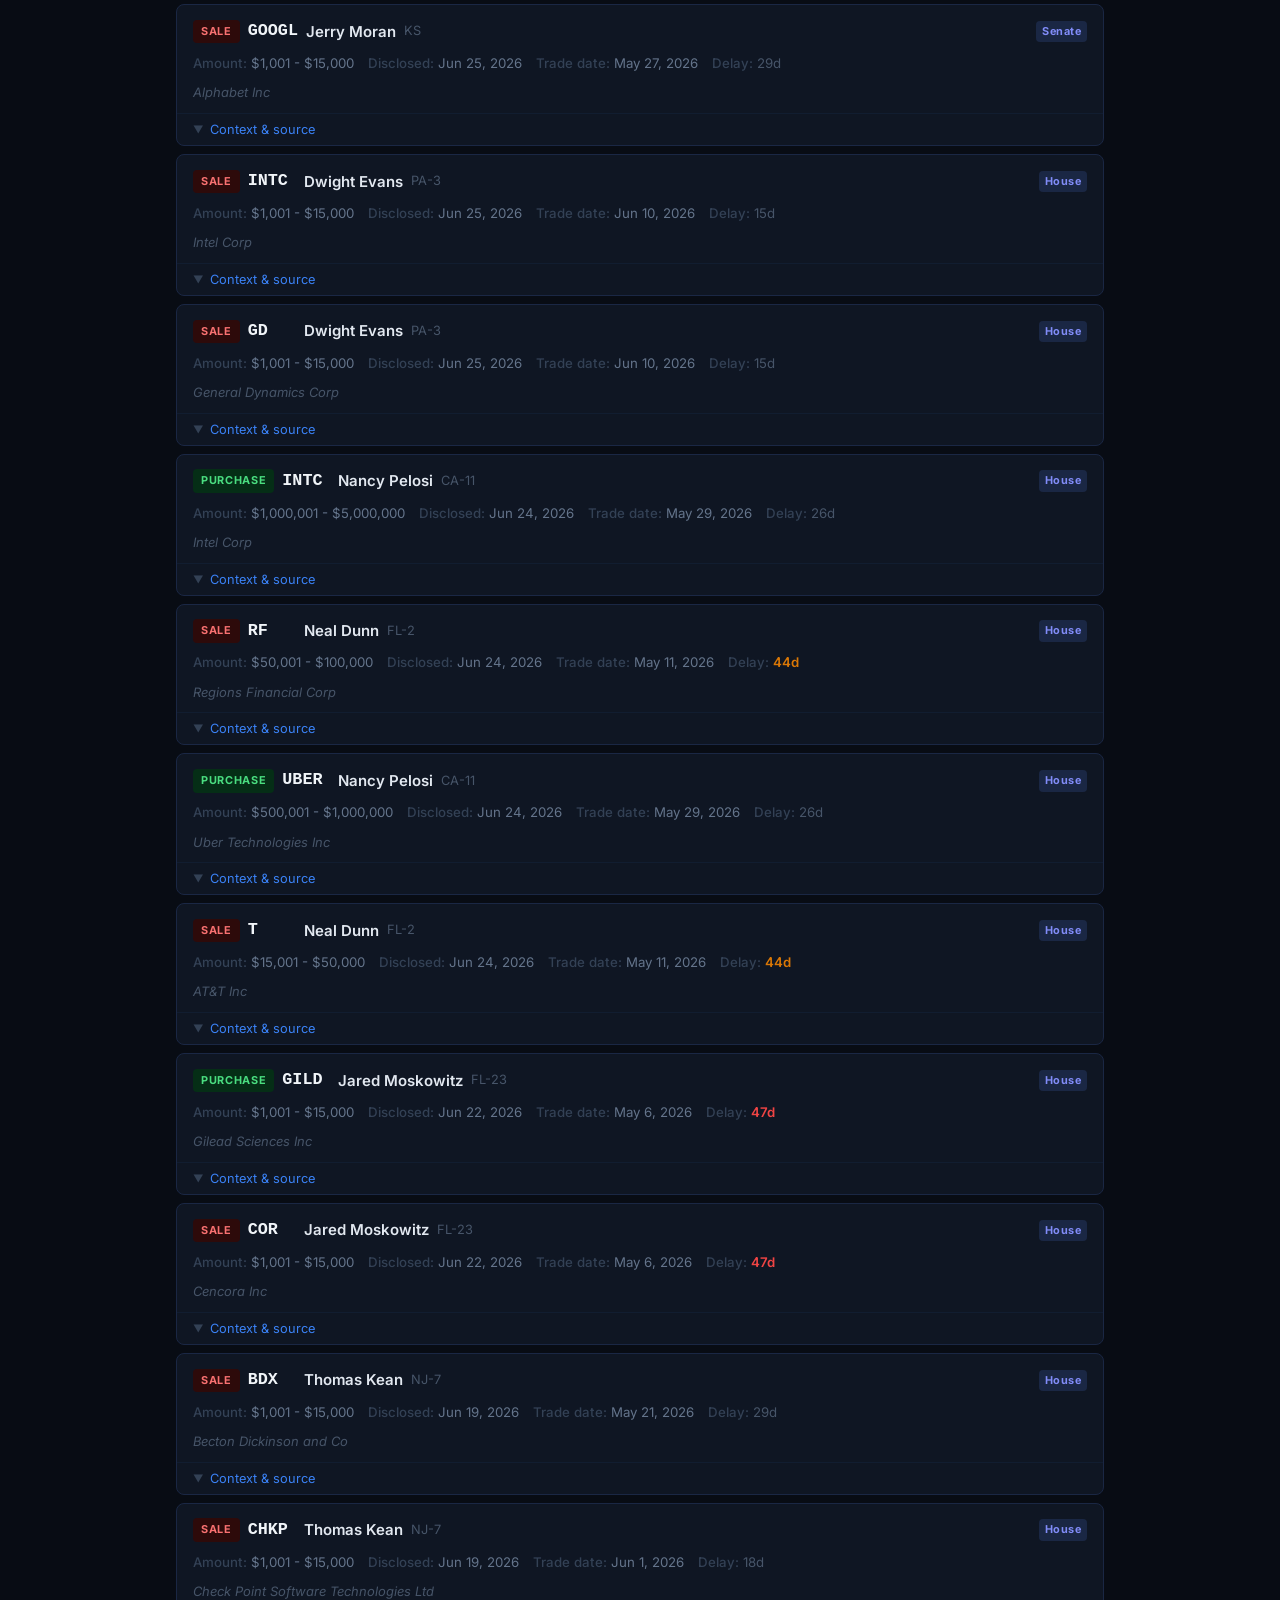
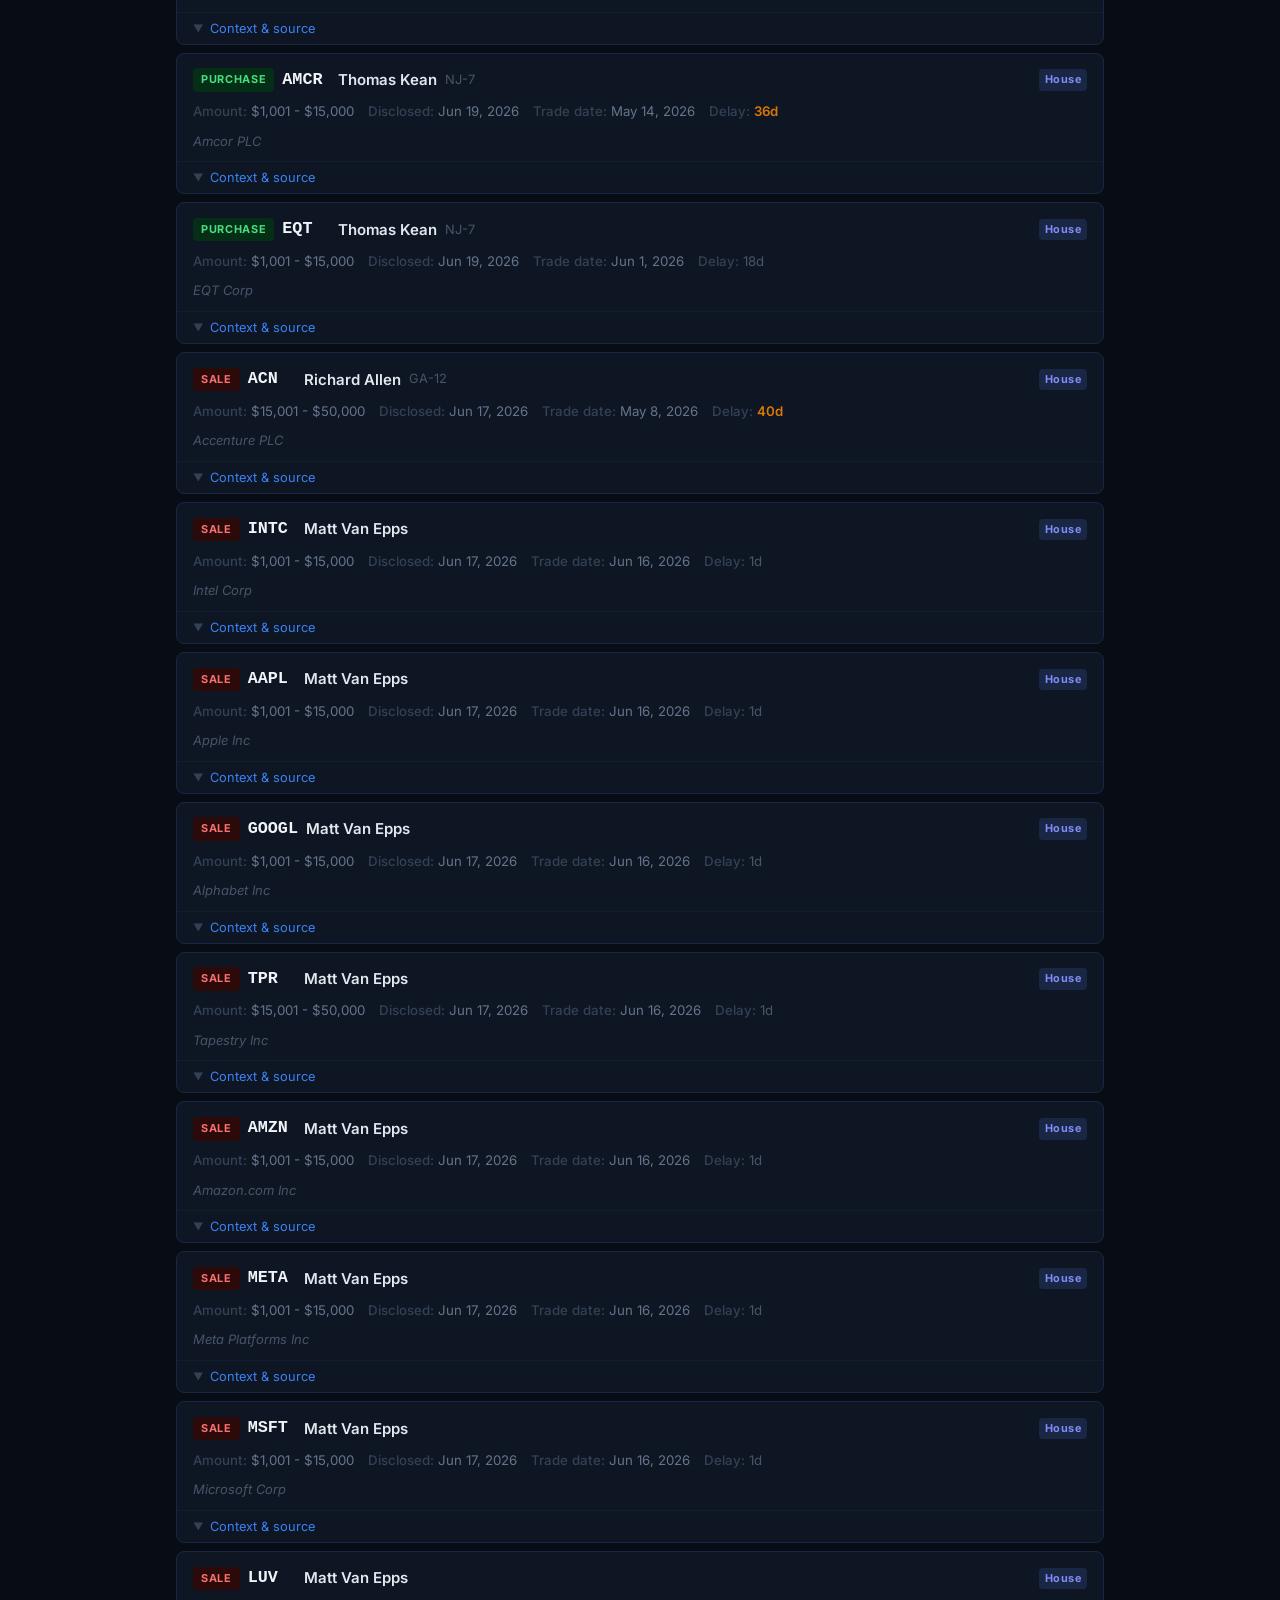
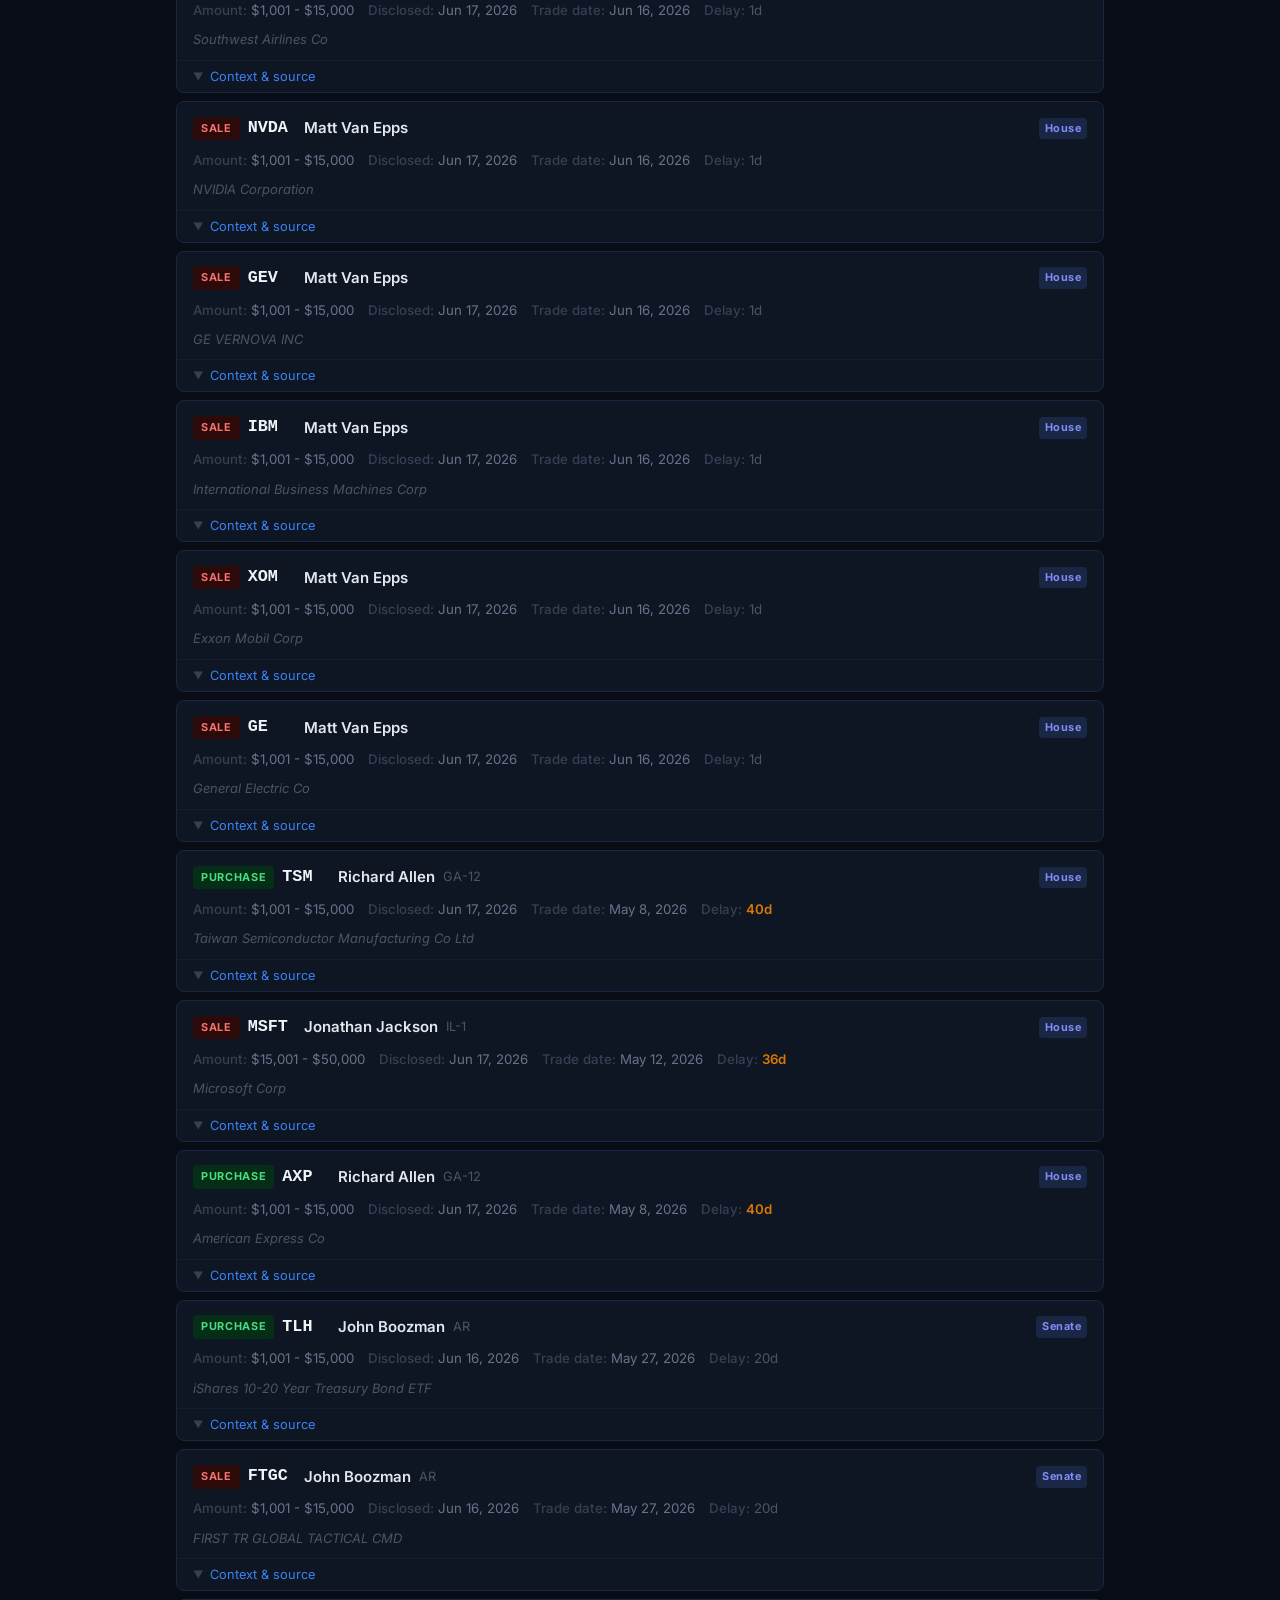
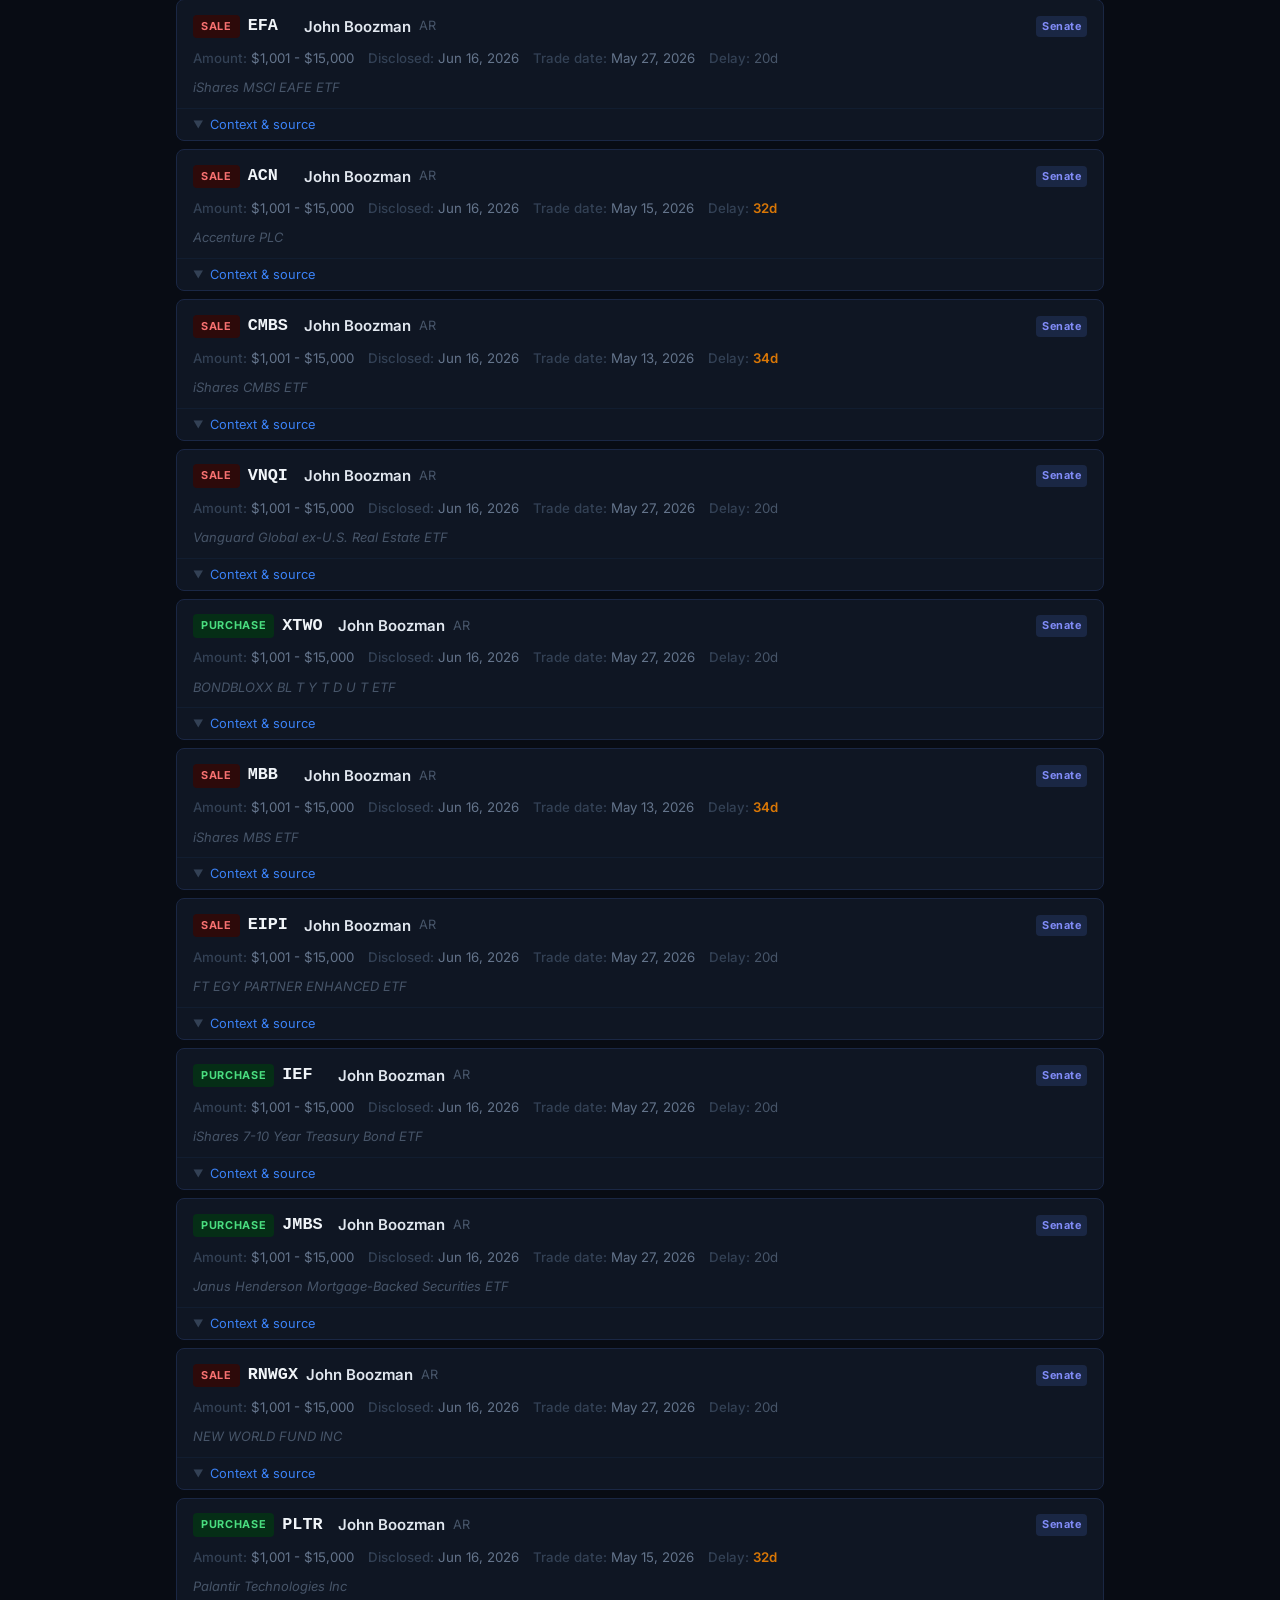
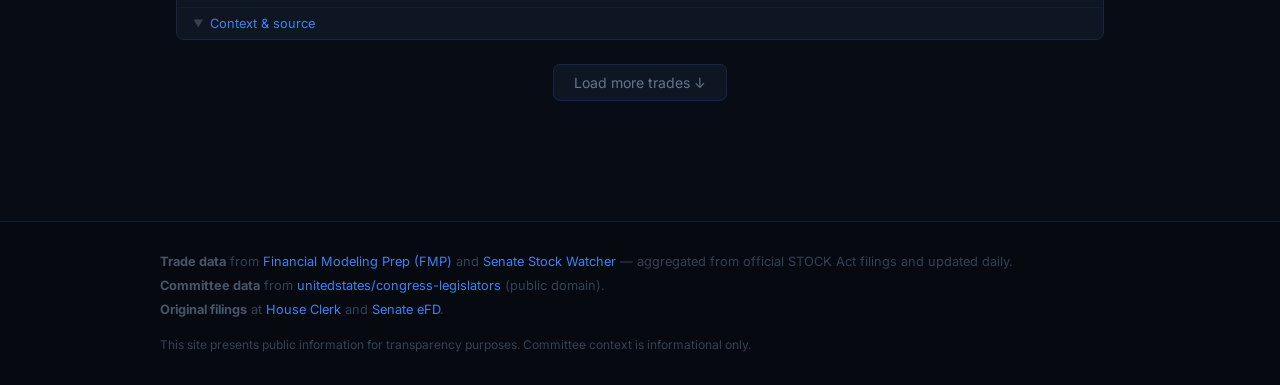
==== commit 4ec91dcf: "Visual redesign: dark fintech theme, stats bar, value statement - Full dark palette (body #080c14, c" ====
--- a/index.html
+++ b/index.html
@@ -4,28 +4,33 @@
   <meta charset="UTF-8">
   <meta name="viewport" content="width=device-width, initial-scale=1.0">
   <title>Congressional Trade Tracker</title>
+  <link rel="preconnect" href="https://fonts.googleapis.com">
+  <link href="https://fonts.googleapis.com/css2?family=Inter:wght@400;500;600;700&display=swap" rel="stylesheet">
   <link rel="stylesheet" href="styles.css">
 </head>
 <body>
-
-  <!--
-    WHAT THIS FILE IS:
-    index.html is the skeleton of the page. It defines what exists on the page
-    (headings, buttons, containers) but not how it looks (that's styles.css)
-    or how it behaves (that's script.js).
-  -->
 
   <header class="site-header">
     <div class="header-inner">
       <h1>Congressional Trade Tracker</h1>
       <p class="tagline">
-        U.S. congressional stock trades filed under the STOCK Act —
-        with committee context and links to original public disclosures.
+        STOCK Act filings from U.S. lawmakers — updated daily, with committee context and links to original public disclosures.
       </p>
     </div>
   </header>
 
+  <!-- Dashboard stats bar — populated by script.js after trades load -->
+  <div class="stats-bar">
+    <div class="stats-bar-inner" id="stats-bar"></div>
+  </div>
+
   <main class="main-content">
+
+    <!-- Value statement / honest framing -->
+    <div class="value-statement">
+      <p class="value-headline">See which lawmakers trade stocks in industries they regulate — and trace every trade back to the official public filing.</p>
+      <p class="value-note">⏱ Trades are disclosed up to 45 days after they happen. This tool is for understanding patterns and conflicts of interest — not copy-trading.</p>
+    </div>
 
     <!-- Search and filter bar -->
     <div class="controls">
@@ -56,13 +61,13 @@
       </button>
     </div>
 
-    <!-- Status line: shows "Loading…" then trade count or errors -->
+    <!-- Status line: shows "Loading…" then trade count -->
     <p id="status-message" class="status">Loading trades and committee data…</p>
 
-    <!-- script.js injects trade cards into this div -->
+    <!-- script.js injects trade cards here -->
     <div id="trades-container"></div>
 
-    <!-- "Load more" button appears below the cards when there are more to show -->
+    <!-- "Load more" button -->
     <div id="load-more-wrap" style="display:none; text-align:center; margin:24px 0">
       <button id="load-more-btn" class="btn-load-more">Load more trades ↓</button>
     </div>
@@ -73,7 +78,7 @@
     <div class="footer-inner">
       <p><strong>Trade data</strong> from
         <a href="https://financialmodelingprep.com" target="_blank" rel="noopener">Financial Modeling Prep (FMP)</a>
-        — aggregated from official STOCK Act filings and updated daily.
+        and <a href="https://github.com/timothycarambat/senate-stock-watcher-data" target="_blank" rel="noopener">Senate Stock Watcher</a> — aggregated from official STOCK Act filings and updated daily.
       </p>
       <p><strong>Committee data</strong> from
         <a href="https://github.com/unitedstates/congress-legislators" target="_blank" rel="noopener">unitedstates/congress-legislators</a>
@@ -84,16 +89,12 @@
         and
         <a href="https://efts.senate.gov" target="_blank" rel="noopener">Senate eFD</a>.
       </p>
-      <p style="margin-top:12px; color:#7a8a9a; font-size:0.75rem">
+      <p style="margin-top:12px; color:#334155; font-size:0.75rem">
         This site presents public information for transparency purposes. Committee context is informational only.
       </p>
     </div>
   </footer>
 
-  <!--
-    script.js loads at the bottom so that the HTML above is already loaded
-    into the browser before JavaScript tries to interact with it.
-  -->
   <script src="script.js"></script>
 
 </body>
--- a/styles.css
+++ b/styles.css
@@ -1,18 +1,7 @@
-/*
-  WHAT THIS FILE IS:
-  CSS controls how the page looks — colors, fonts, spacing, layout.
-  HTML says "there is a card here"; CSS says "the card is white with rounded corners."
-
-  This file is organized in sections (Base → Header → Controls → Cards → Footer).
-  The /* ... *\/ blocks are comments — the browser ignores them, they're just notes.
-*/
-
-/* ============================================================
-   Base styles — applied to the whole page
-   ============================================================ */
-
-/* box-sizing: border-box makes sizing more predictable.
-   margin/padding: 0 removes browser default spacing. */
+/* ============================================================
+   Base styles
+   ============================================================ */
+
 *, *::before, *::after {
   box-sizing: border-box;
   margin: 0;
@@ -20,15 +9,15 @@
 }
 
 body {
-  font-family: -apple-system, BlinkMacSystemFont, 'Segoe UI', Roboto, sans-serif;
+  font-family: 'Inter', -apple-system, BlinkMacSystemFont, 'Segoe UI', sans-serif;
   font-size: 15px;
   line-height: 1.6;
-  color: #1a1a2e;
-  background: #f0f2f5;
+  color: #e2e8f0;
+  background: #080c14;
 }
 
 a {
-  color: #2563eb;
+  color: #60a5fa;
   text-decoration: none;
 }
 
@@ -41,7 +30,7 @@
    ============================================================ */
 
 .site-header {
-  background: #0f172a;
+  background: #0b1220;
   color: #fff;
   padding: 28px 24px;
   border-bottom: 3px solid #2563eb;
@@ -57,12 +46,55 @@
   font-weight: 700;
   letter-spacing: -0.02em;
   margin-bottom: 4px;
+  color: #f1f5f9;
 }
 
 .tagline {
-  color: #94a3b8;
+  color: #64748b;
   font-size: 0.88rem;
   max-width: 640px;
+}
+
+/* ============================================================
+   Stats bar
+   ============================================================ */
+
+.stats-bar {
+  background: #0b1220;
+  border-bottom: 1px solid #1a2744;
+  padding: 0 24px;
+}
+
+.stats-bar-inner {
+  max-width: 960px;
+  margin: 0 auto;
+  display: flex;
+}
+
+.stat-chip {
+  padding: 16px 28px 16px 0;
+  flex: 1;
+}
+
+.stat-chip + .stat-chip {
+  border-left: 1px solid #1a2744;
+  padding-left: 28px;
+}
+
+.stat-value {
+  font-size: 1.45rem;
+  font-weight: 700;
+  color: #60a5fa;
+  letter-spacing: -0.02em;
+  line-height: 1.2;
+}
+
+.stat-label {
+  font-size: 0.7rem;
+  color: #334155;
+  text-transform: uppercase;
+  letter-spacing: 0.07em;
+  margin-top: 3px;
 }
 
 /* ============================================================
@@ -73,6 +105,32 @@
   max-width: 960px;
   margin: 0 auto;
   padding: 24px 16px 48px;
+}
+
+/* ============================================================
+   Value statement
+   ============================================================ */
+
+.value-statement {
+  border-left: 3px solid #2563eb;
+  background: #0b1627;
+  padding: 14px 18px;
+  border-radius: 0 6px 6px 0;
+  margin-bottom: 20px;
+}
+
+.value-headline {
+  font-size: 0.95rem;
+  font-weight: 500;
+  color: #cbd5e1;
+  line-height: 1.55;
+  margin-bottom: 6px;
+}
+
+.value-note {
+  font-size: 0.8rem;
+  color: #475569;
+  line-height: 1.5;
 }
 
 /* ============================================================
@@ -90,19 +148,20 @@
 .controls input,
 .controls select {
   padding: 8px 12px;
-  border: 1px solid #d1d5db;
+  border: 1px solid #1a2744;
   border-radius: 7px;
   font-size: 14px;
-  background: #fff;
-  color: #1a1a2e;
+  background: #0f1623;
+  color: #e2e8f0;
   outline: none;
   transition: border-color 0.15s;
+  font-family: inherit;
 }
 
 .controls input:focus,
 .controls select:focus {
-  border-color: #2563eb;
-  box-shadow: 0 0 0 3px rgba(37,99,235,0.12);
+  border-color: #3b82f6;
+  box-shadow: 0 0 0 3px rgba(59,130,246,0.12);
 }
 
 .controls input {
@@ -110,12 +169,21 @@
   min-width: 200px;
 }
 
+.controls input::placeholder {
+  color: #334155;
+}
+
+.controls select option {
+  background: #0f1623;
+  color: #e2e8f0;
+}
+
 /* ============================================================
    Status line
    ============================================================ */
 
 .status {
-  color: #64748b;
+  color: #334155;
   font-size: 0.85rem;
   margin-bottom: 16px;
 }
@@ -125,16 +193,17 @@
    ============================================================ */
 
 .trade-card {
-  background: #fff;
-  border: 1px solid #e2e8f0;
-  border-radius: 10px;
-  margin-bottom: 10px;
+  background: #0f1623;
+  border: 1px solid #1a2744;
+  border-radius: 8px;
+  margin-bottom: 8px;
   overflow: hidden;
-  transition: box-shadow 0.15s ease;
+  transition: border-color 0.15s ease, box-shadow 0.15s ease;
 }
 
 .trade-card:hover {
-  box-shadow: 0 2px 16px rgba(0,0,0,0.07);
+  border-color: #2a3f6a;
+  box-shadow: 0 0 0 1px #2a3f6a;
 }
 
 /* ── Card top row: badge + ticker + name ── */
@@ -153,41 +222,41 @@
   font-weight: 700;
   text-transform: uppercase;
   letter-spacing: 0.06em;
-  padding: 3px 7px;
+  padding: 3px 8px;
   border-radius: 4px;
   white-space: nowrap;
 }
 
-.badge-buy      { background: #dcfce7; color: #15803d; }
-.badge-sell     { background: #fee2e2; color: #b91c1c; }
-.badge-exchange { background: #fef9c3; color: #92400e; }
-.badge-other    { background: #f1f5f9; color: #475569; }
+.badge-buy      { background: #052e16; color: #4ade80; }
+.badge-sell     { background: #2d0a0a; color: #f87171; }
+.badge-exchange { background: #2d1a00; color: #fbbf24; }
+.badge-other    { background: #1a2238; color: #64748b; }
 
 /* Party badge */
 .party-badge { font-size: 0.68rem; font-weight: 700; padding: 2px 6px; border-radius: 4px; white-space: nowrap; letter-spacing: 0.04em; }
-.party-r { background: #fee2e2; color: #b91c1c; }
-.party-d { background: #dbeafe; color: #1d4ed8; }
-.party-i { background: #f3e8ff; color: #7c3aed; }
+.party-r { background: #2d0a0a; color: #f87171; }
+.party-d { background: #0a1a3a; color: #60a5fa; }
+.party-i { background: #1e1a3a; color: #a78bfa; }
 
 /* Stock ticker symbol */
 .ticker {
-  font-size: 1rem;
+  font-size: 1.05rem;
   font-weight: 700;
   font-family: 'Courier New', Courier, monospace;
-  color: #0f172a;
+  color: #f1f5f9;
   min-width: 48px;
 }
 
 /* Member name */
 .member-name {
   font-weight: 600;
-  color: #0f172a;
+  color: #e2e8f0;
 }
 
 /* State / district */
 .member-meta {
   font-size: 0.8rem;
-  color: #64748b;
+  color: #475569;
 }
 
 /* House / Senate tag */
@@ -197,8 +266,8 @@
   letter-spacing: 0.04em;
   padding: 2px 6px;
   border-radius: 4px;
-  background: #ede9fe;
-  color: #5b21b6;
+  background: #1a2744;
+  color: #818cf8;
   margin-left: auto;
 }
 
@@ -207,31 +276,30 @@
 .card-details {
   padding: 0 16px 8px;
   font-size: 0.83rem;
-  color: #475569;
+  color: #64748b;
   display: flex;
   flex-wrap: wrap;
   gap: 14px;
 }
 
-/* "data-label" trick: the CSS inserts the label text automatically */
 .card-details span::before {
   content: attr(data-label) ': ';
-  color: #94a3b8;
+  color: #334155;
   font-weight: 500;
 }
 
 /* ── Disclosure delay chip ── */
 
-.delay-low  { color: #64748b; }
+.delay-low  { color: #475569; }
 .delay-med  { color: #d97706; font-weight: 600; }
-.delay-high { color: #dc2626; font-weight: 600; }
+.delay-high { color: #ef4444; font-weight: 600; }
 
 /* ── Asset description ── */
 
 .asset-desc {
   padding: 0 16px 10px;
   font-size: 0.81rem;
-  color: #64748b;
+  color: #475569;
   font-style: italic;
 }
 
@@ -241,20 +309,21 @@
   width: 100%;
   background: none;
   border: none;
-  border-top: 1px solid #f1f5f9;
+  border-top: 1px solid #111d30;
   padding: 8px 16px;
   text-align: left;
   cursor: pointer;
   font-size: 0.8rem;
-  color: #2563eb;
+  color: #3b82f6;
   display: flex;
   align-items: center;
   gap: 6px;
   font-family: inherit;
+  transition: background 0.15s;
 }
 
 .context-toggle:hover {
-  background: #f8fafc;
+  background: #0d1828;
 }
 
 /* Arrow icon rotates when panel opens */
@@ -262,20 +331,20 @@
   display: inline-block;
   font-size: 0.65rem;
   transition: transform 0.2s ease;
-  color: #94a3b8;
+  color: #334155;
 }
 
 .context-toggle.open .toggle-arrow {
   transform: rotate(180deg);
 }
 
-/* ── Context panel (hidden by default, shown when user clicks button) ── */
+/* ── Context panel ── */
 
 .context-panel {
   display: none;
   padding: 14px 16px 10px;
-  border-top: 1px solid #f1f5f9;
-  background: #f8fafc;
+  border-top: 1px solid #111d30;
+  background: #0d1520;
   font-size: 0.84rem;
 }
 
@@ -293,7 +362,7 @@
 
 .context-label {
   font-weight: 600;
-  color: #374151;
+  color: #334155;
   font-size: 0.78rem;
   text-transform: uppercase;
   letter-spacing: 0.05em;
@@ -308,7 +377,7 @@
 
 .committee-list li {
   padding: 3px 0;
-  color: #4b5563;
+  color: #64748b;
   font-size: 0.83rem;
   padding-left: 12px;
   position: relative;
@@ -316,14 +385,14 @@
 
 .committee-list li::before {
   content: '•';
-  color: #cbd5e1;
+  color: #2a3f6a;
   position: absolute;
   left: 0;
 }
 
 .committee-desc {
   font-size: 0.73rem;
-  color: #94a3b8;
+  color: #334155;
   margin-top: 2px;
   line-height: 1.4;
 }
@@ -334,17 +403,18 @@
   align-items: center;
   gap: 5px;
   padding: 6px 12px;
-  background: #eff6ff;
-  border: 1px solid #bfdbfe;
+  background: #0a1631;
+  border: 1px solid #1a3060;
   border-radius: 6px;
-  color: #1d4ed8;
+  color: #60a5fa;
   font-size: 0.82rem;
   font-weight: 500;
-  transition: background 0.15s;
+  transition: background 0.15s, border-color 0.15s;
 }
 
 .source-link:hover {
-  background: #dbeafe;
+  background: #112040;
+  border-color: #2563eb;
   text-decoration: none;
 }
 
@@ -352,7 +422,7 @@
 
 .no-results {
   text-align: center;
-  color: #94a3b8;
+  color: #334155;
   padding: 48px 0;
   font-size: 0.95rem;
 }
@@ -361,30 +431,31 @@
 
 .btn-load-more {
   padding: 9px 20px;
-  background: #fff;
-  border: 1px solid #d1d5db;
+  background: #0f1623;
+  border: 1px solid #1a2744;
   border-radius: 7px;
   cursor: pointer;
   font-size: 0.88rem;
-  color: #374151;
+  color: #64748b;
   font-family: inherit;
-  transition: background 0.15s, border-color 0.15s;
+  transition: background 0.15s, border-color 0.15s, color 0.15s;
 }
 
 .btn-load-more:hover {
-  background: #f9fafb;
-  border-color: #9ca3af;
-}
-
-/* ── Error notice (shows if a data source fails) ── */
+  background: #152038;
+  border-color: #2a3f6a;
+  color: #94a3b8;
+}
+
+/* ── Error notice ── */
 
 .error-notice {
-  background: #fff7ed;
-  border: 1px solid #fed7aa;
+  background: #1c0e00;
+  border: 1px solid #7c3500;
   border-radius: 7px;
   padding: 10px 14px;
   font-size: 0.83rem;
-  color: #92400e;
+  color: #fb923c;
   margin-bottom: 12px;
 }
 
@@ -393,10 +464,11 @@
    ============================================================ */
 
 .site-footer {
-  background: #0f172a;
-  color: #64748b;
+  background: #060a10;
+  color: #334155;
   padding: 28px 24px;
   margin-top: 48px;
+  border-top: 1px solid #0f1a2e;
   font-size: 0.8rem;
   line-height: 1.9;
 }
@@ -407,11 +479,11 @@
 }
 
 .site-footer a {
-  color: #60a5fa;
+  color: #3b82f6;
 }
 
 .site-footer strong {
-  color: #94a3b8;
+  color: #475569;
 }
 
 /* ============================================================
@@ -422,4 +494,10 @@
   .site-header h1 { font-size: 1.3rem; }
   .card-header { gap: 6px; }
   .chamber-tag { margin-left: 0; }
-}
+  .stats-bar-inner { flex-wrap: wrap; }
+  .stat-chip { flex: 1 1 45%; min-width: 140px; }
+  .stat-chip + .stat-chip { border-left: none; padding-left: 0; }
+  .stat-chip:nth-child(n+3) { border-top: 1px solid #1a2744; padding-top: 14px; }
+  .value-headline { font-size: 0.88rem; }
+  .value-note { font-size: 0.75rem; }
+}
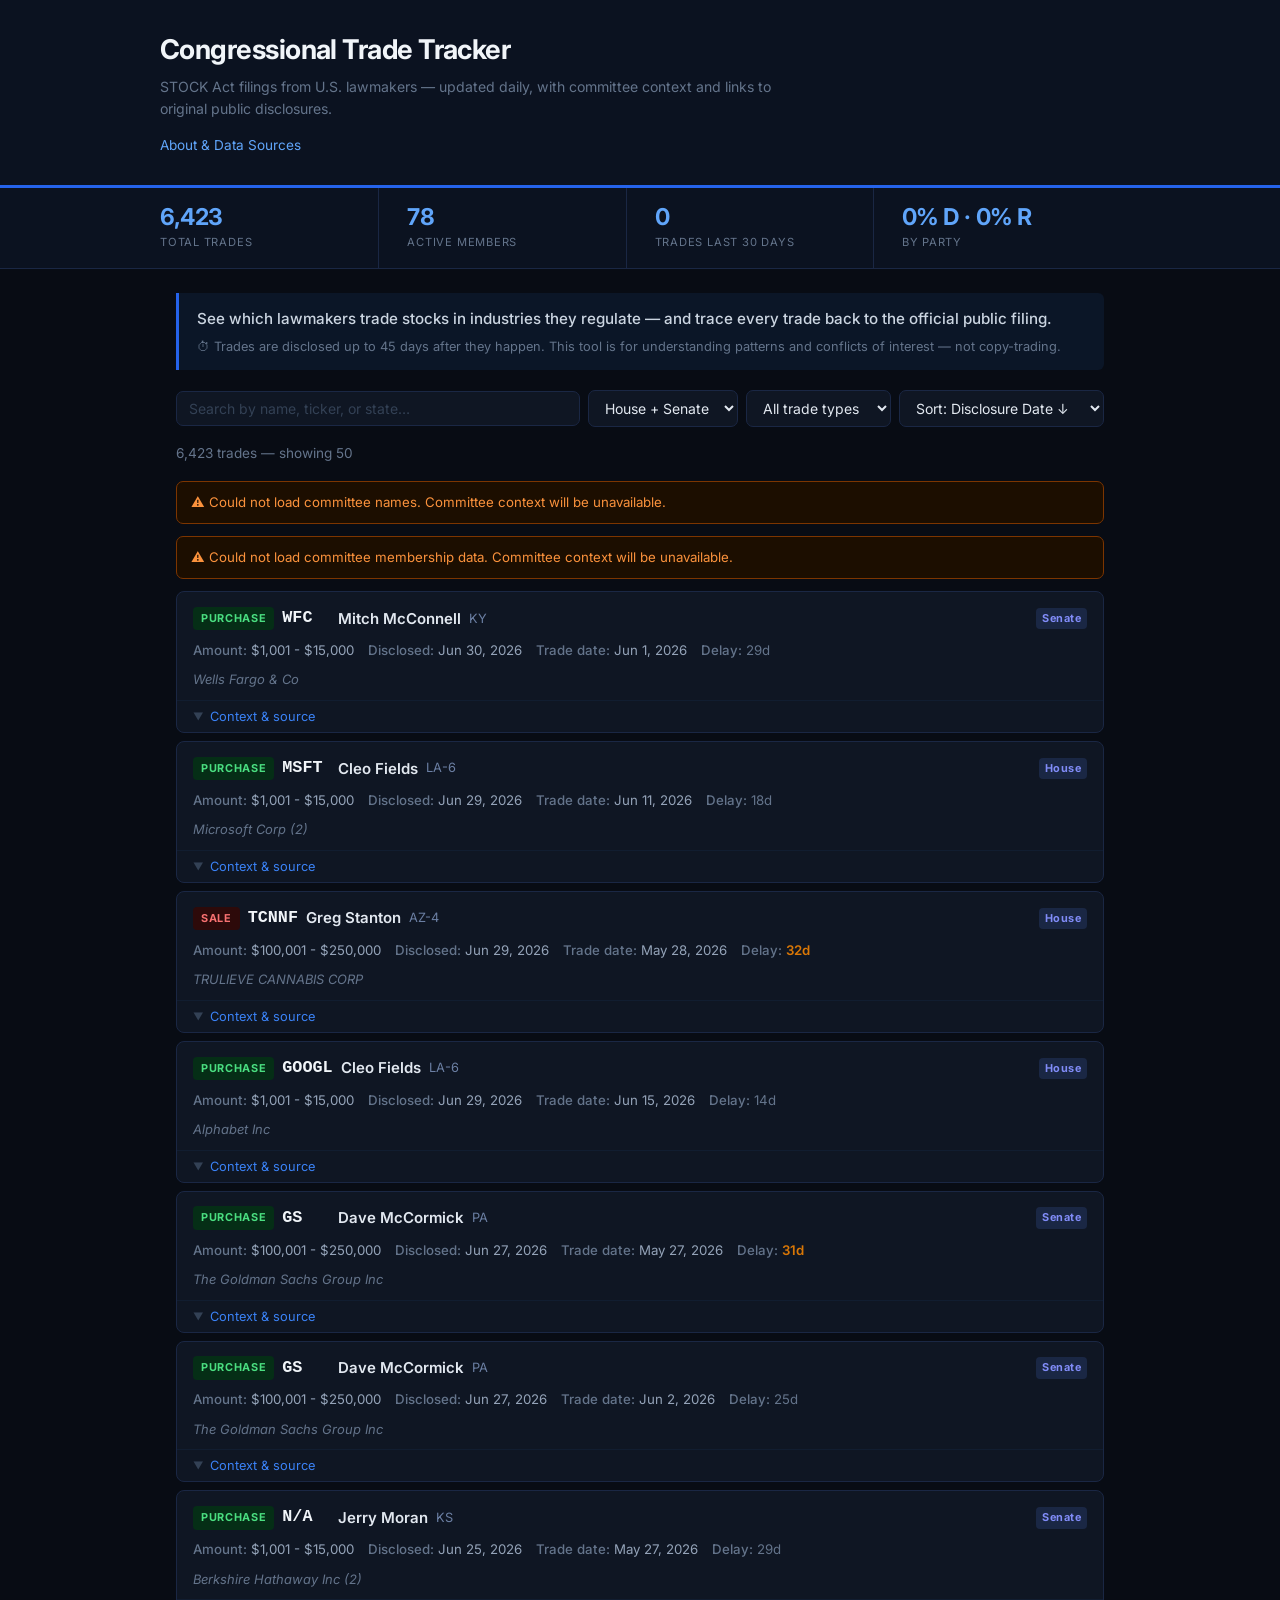
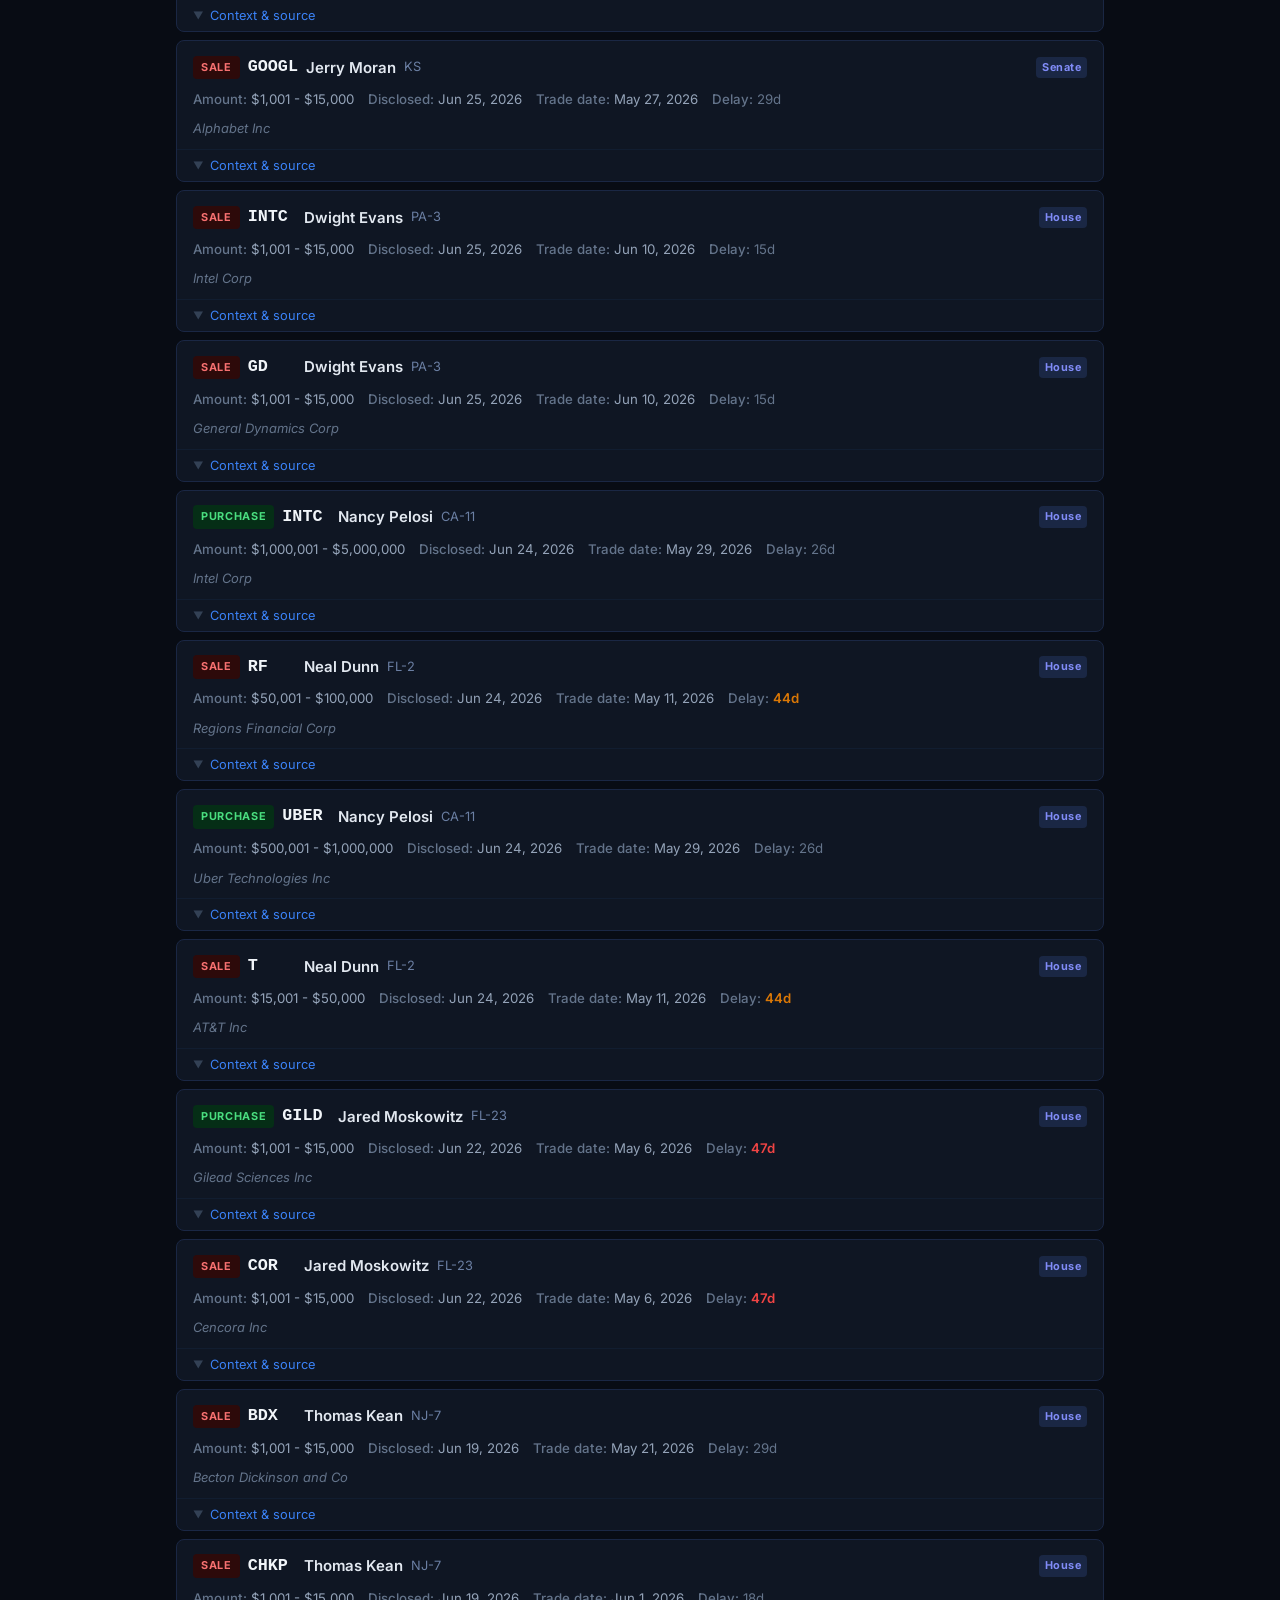
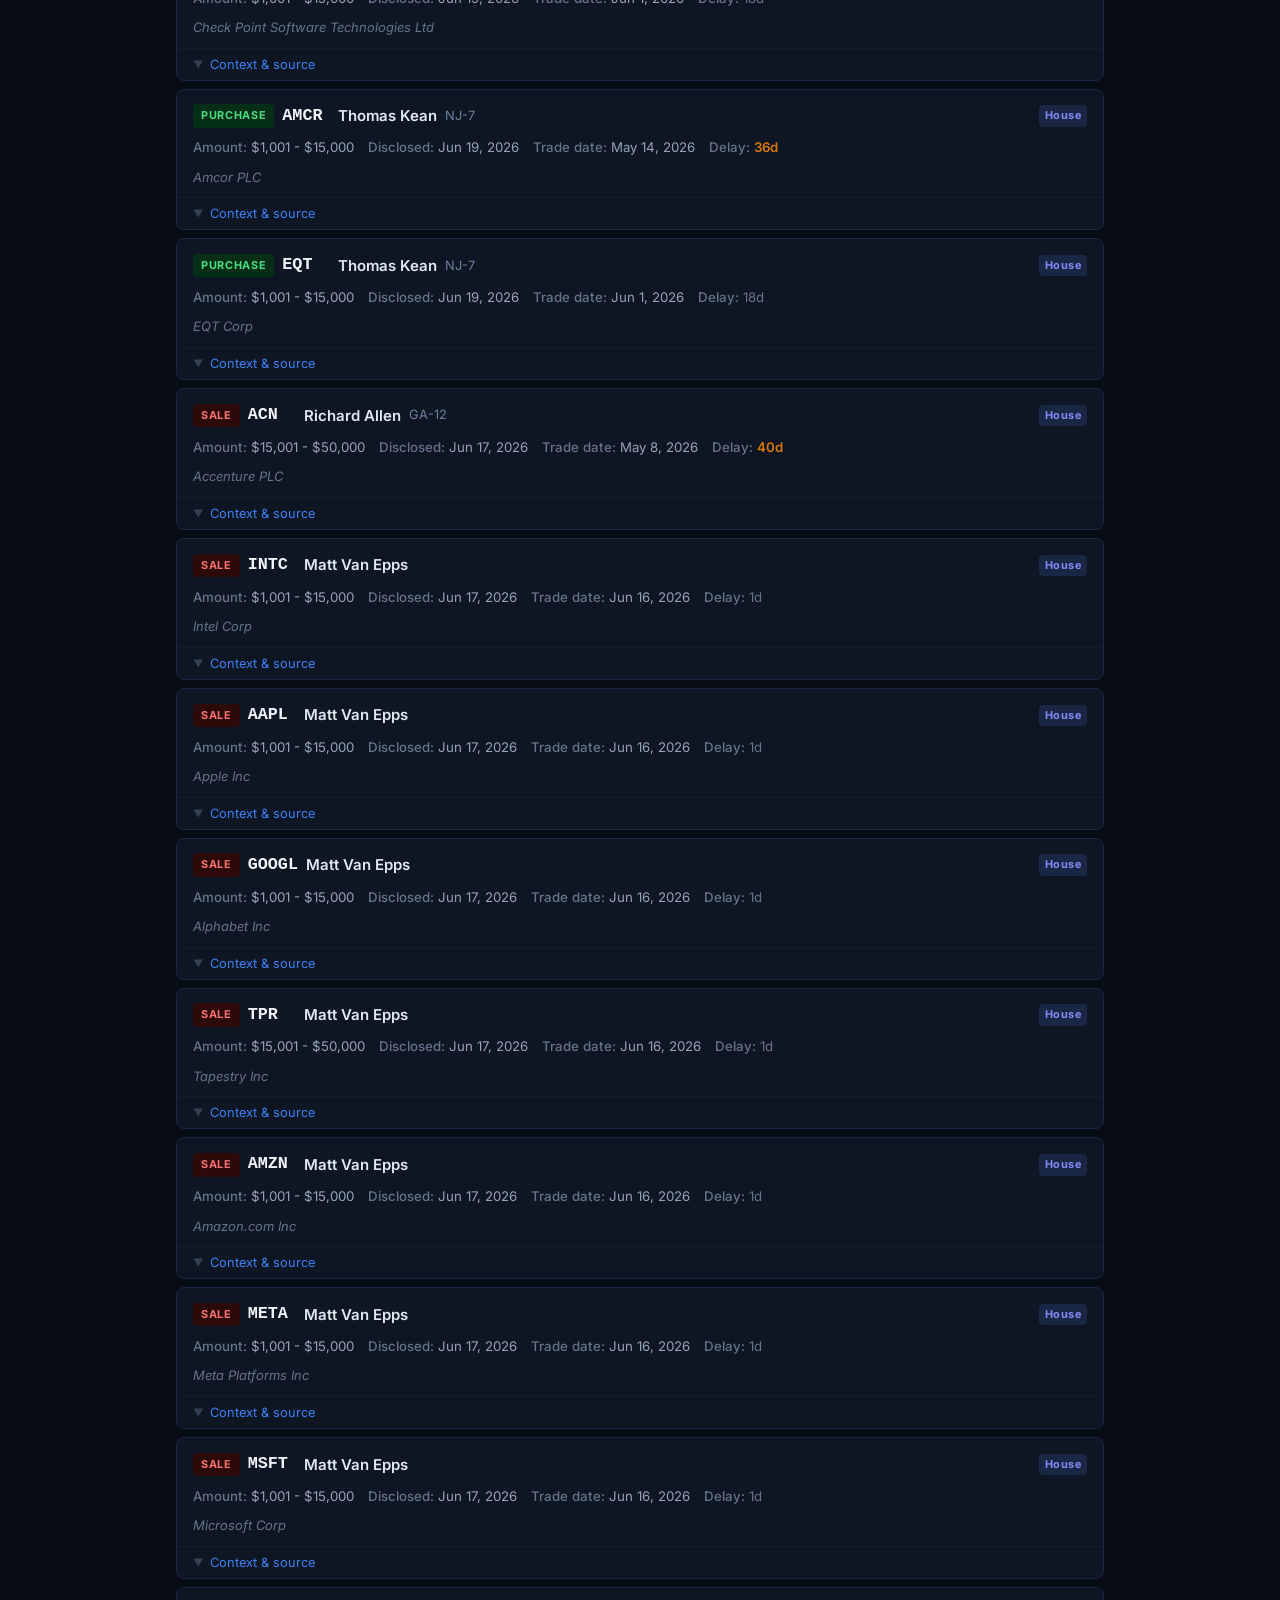
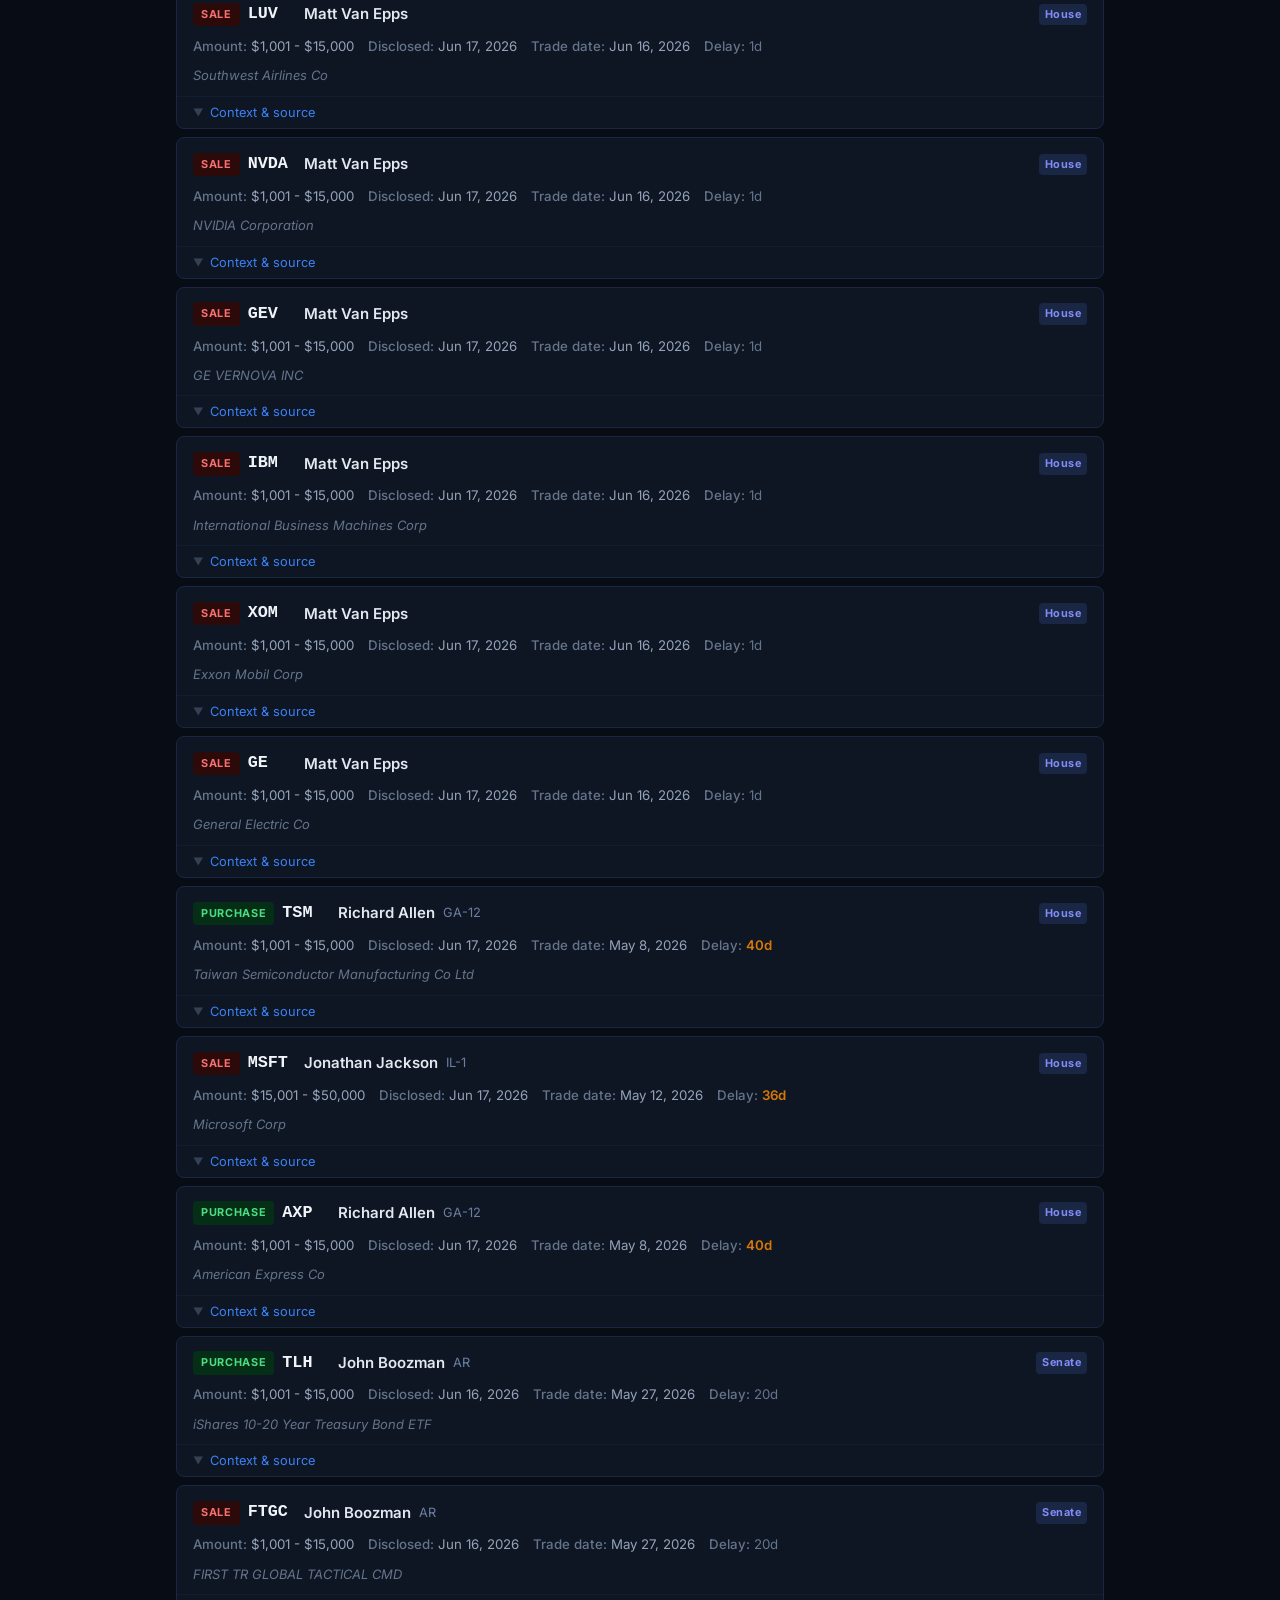
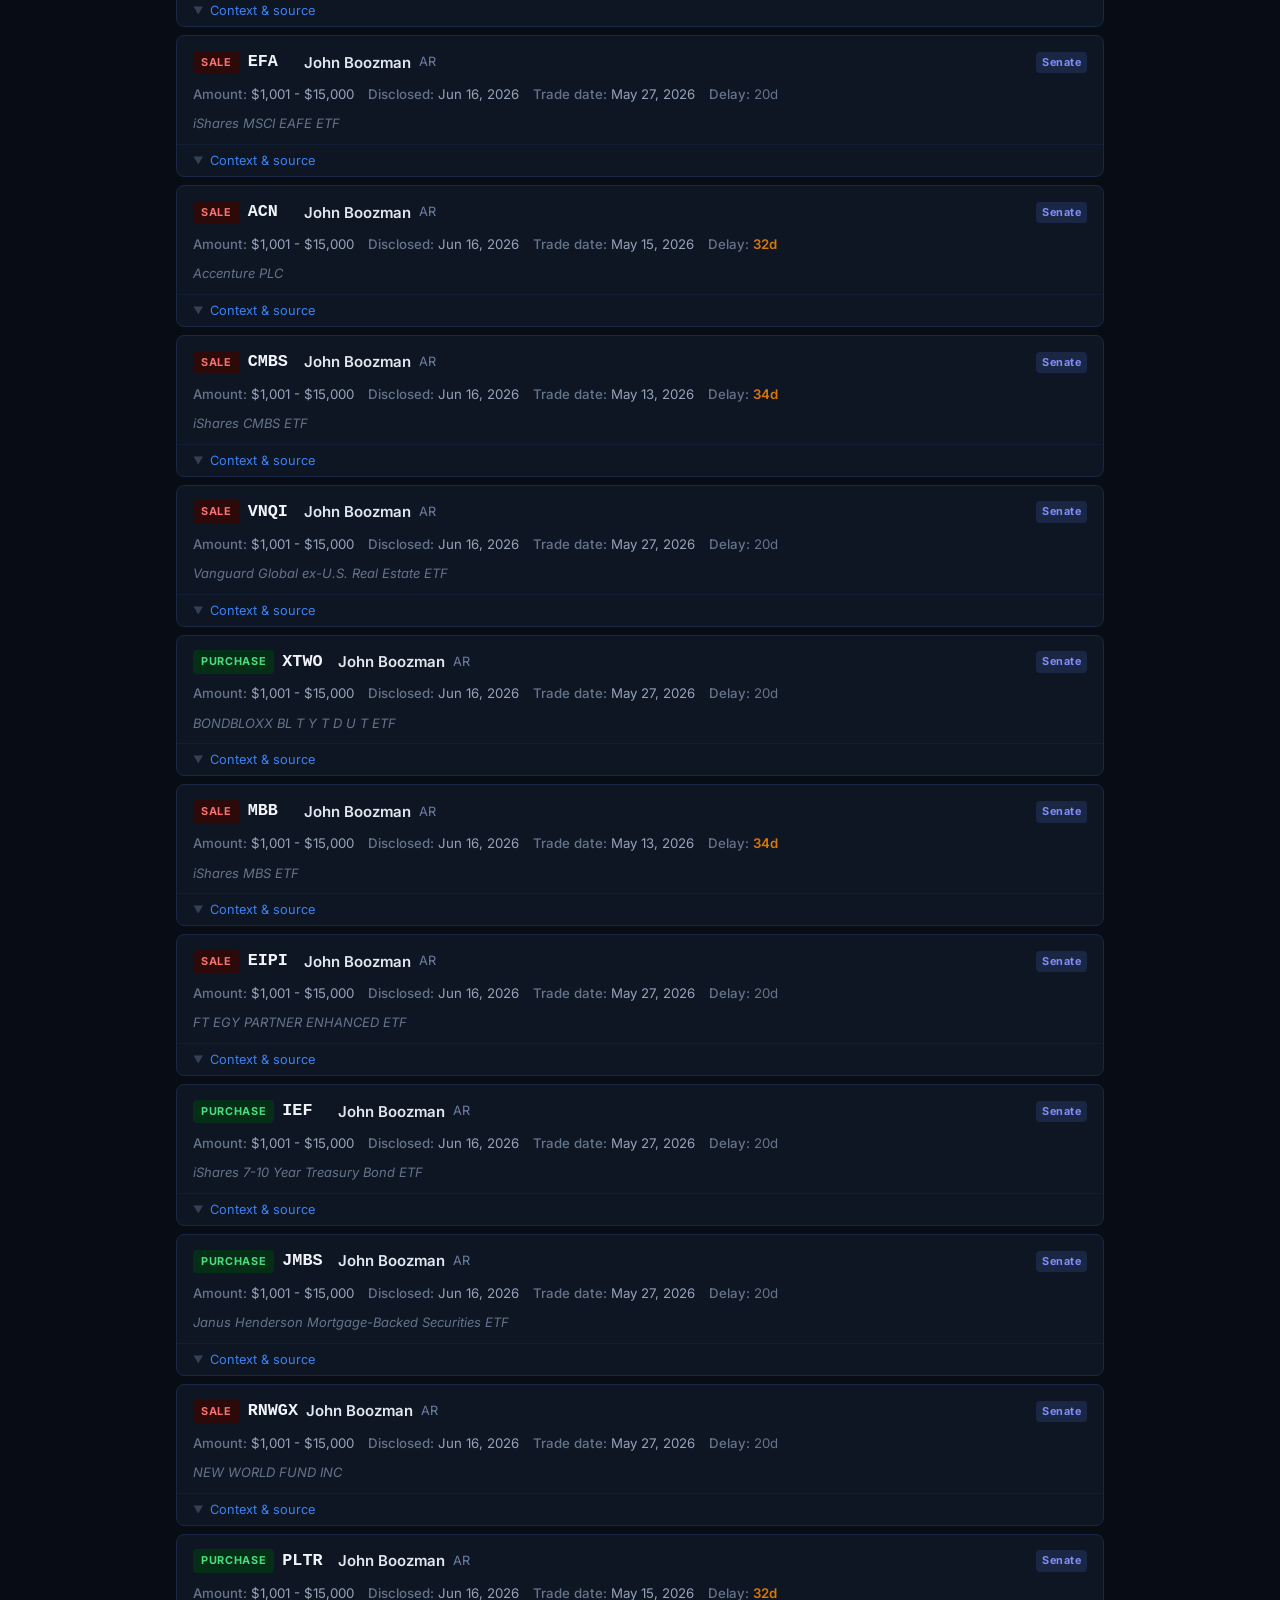
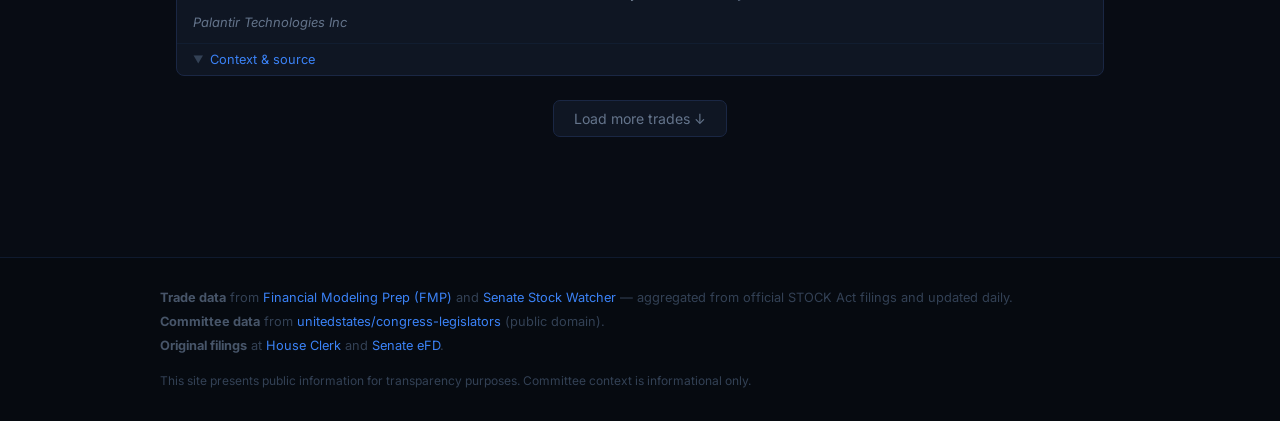
==== commit 2a20bd58: "Add About page with data sources and coverage notes - about.html: new static page — What/Why/How/Sou" ====
--- a/index.html
+++ b/index.html
@@ -16,6 +16,9 @@
       <p class="tagline">
         STOCK Act filings from U.S. lawmakers — updated daily, with committee context and links to original public disclosures.
       </p>
+      <nav class="site-nav">
+        <a href="about.html">About &amp; Data Sources</a>
+      </nav>
     </div>
   </header>
 
--- a/styles.css
+++ b/styles.css
@@ -91,11 +91,34 @@
 
 .stat-label {
   font-size: 0.7rem;
-  color: #334155;
+  color: #64748b;
   text-transform: uppercase;
   letter-spacing: 0.07em;
   margin-top: 3px;
 }
+
+/* ============================================================
+   Header nav link
+   ============================================================ */
+
+.site-nav { margin-top: 12px; }
+.site-nav a { font-size: 0.85rem; color: #60a5fa; }
+.site-nav a:hover { color: #93c5fd; text-decoration: none; }
+
+/* ============================================================
+   About page sections
+   ============================================================ */
+
+.about-section { margin-bottom: 32px; }
+.about-section h2 { font-size: 1.05rem; font-weight: 600; color: #e2e8f0; margin-bottom: 10px; border-bottom: 1px solid #1a2744; padding-bottom: 8px; }
+.about-section p, .about-section li { color: #94a3b8; line-height: 1.75; font-size: 0.92rem; }
+.about-section ul { padding-left: 18px; margin-top: 6px; }
+.about-section li { margin-bottom: 4px; }
+
+.about-table { width: 100%; border-collapse: collapse; font-size: 0.88rem; margin-top: 8px; }
+.about-table th { text-align: left; color: #64748b; font-weight: 600; text-transform: uppercase; font-size: 0.72rem; letter-spacing: 0.06em; padding: 6px 12px 6px 0; border-bottom: 1px solid #1a2744; }
+.about-table td { padding: 10px 12px 10px 0; color: #94a3b8; border-bottom: 1px solid #111d30; vertical-align: top; }
+.about-table td:first-child { color: #cbd5e1; font-weight: 500; white-space: nowrap; padding-right: 28px; }
 
 /* ============================================================
    Main content area
@@ -129,7 +152,7 @@
 
 .value-note {
   font-size: 0.8rem;
-  color: #475569;
+  color: #64748b;
   line-height: 1.5;
 }
 
@@ -183,7 +206,7 @@
    ============================================================ */
 
 .status {
-  color: #334155;
+  color: #64748b;
   font-size: 0.85rem;
   margin-bottom: 16px;
 }
@@ -256,7 +279,7 @@
 /* State / district */
 .member-meta {
   font-size: 0.8rem;
-  color: #475569;
+  color: #6b7fa3;
 }
 
 /* House / Senate tag */
@@ -276,7 +299,7 @@
 .card-details {
   padding: 0 16px 8px;
   font-size: 0.83rem;
-  color: #64748b;
+  color: #94a3b8;
   display: flex;
   flex-wrap: wrap;
   gap: 14px;
@@ -284,13 +307,13 @@
 
 .card-details span::before {
   content: attr(data-label) ': ';
-  color: #334155;
+  color: #64748b;
   font-weight: 500;
 }
 
 /* ── Disclosure delay chip ── */
 
-.delay-low  { color: #475569; }
+.delay-low  { color: #64748b; }
 .delay-med  { color: #d97706; font-weight: 600; }
 .delay-high { color: #ef4444; font-weight: 600; }
 
@@ -299,7 +322,7 @@
 .asset-desc {
   padding: 0 16px 10px;
   font-size: 0.81rem;
-  color: #475569;
+  color: #64748b;
   font-style: italic;
 }
 
@@ -362,7 +385,7 @@
 
 .context-label {
   font-weight: 600;
-  color: #334155;
+  color: #64748b;
   font-size: 0.78rem;
   text-transform: uppercase;
   letter-spacing: 0.05em;
@@ -377,7 +400,7 @@
 
 .committee-list li {
   padding: 3px 0;
-  color: #64748b;
+  color: #94a3b8;
   font-size: 0.83rem;
   padding-left: 12px;
   position: relative;
